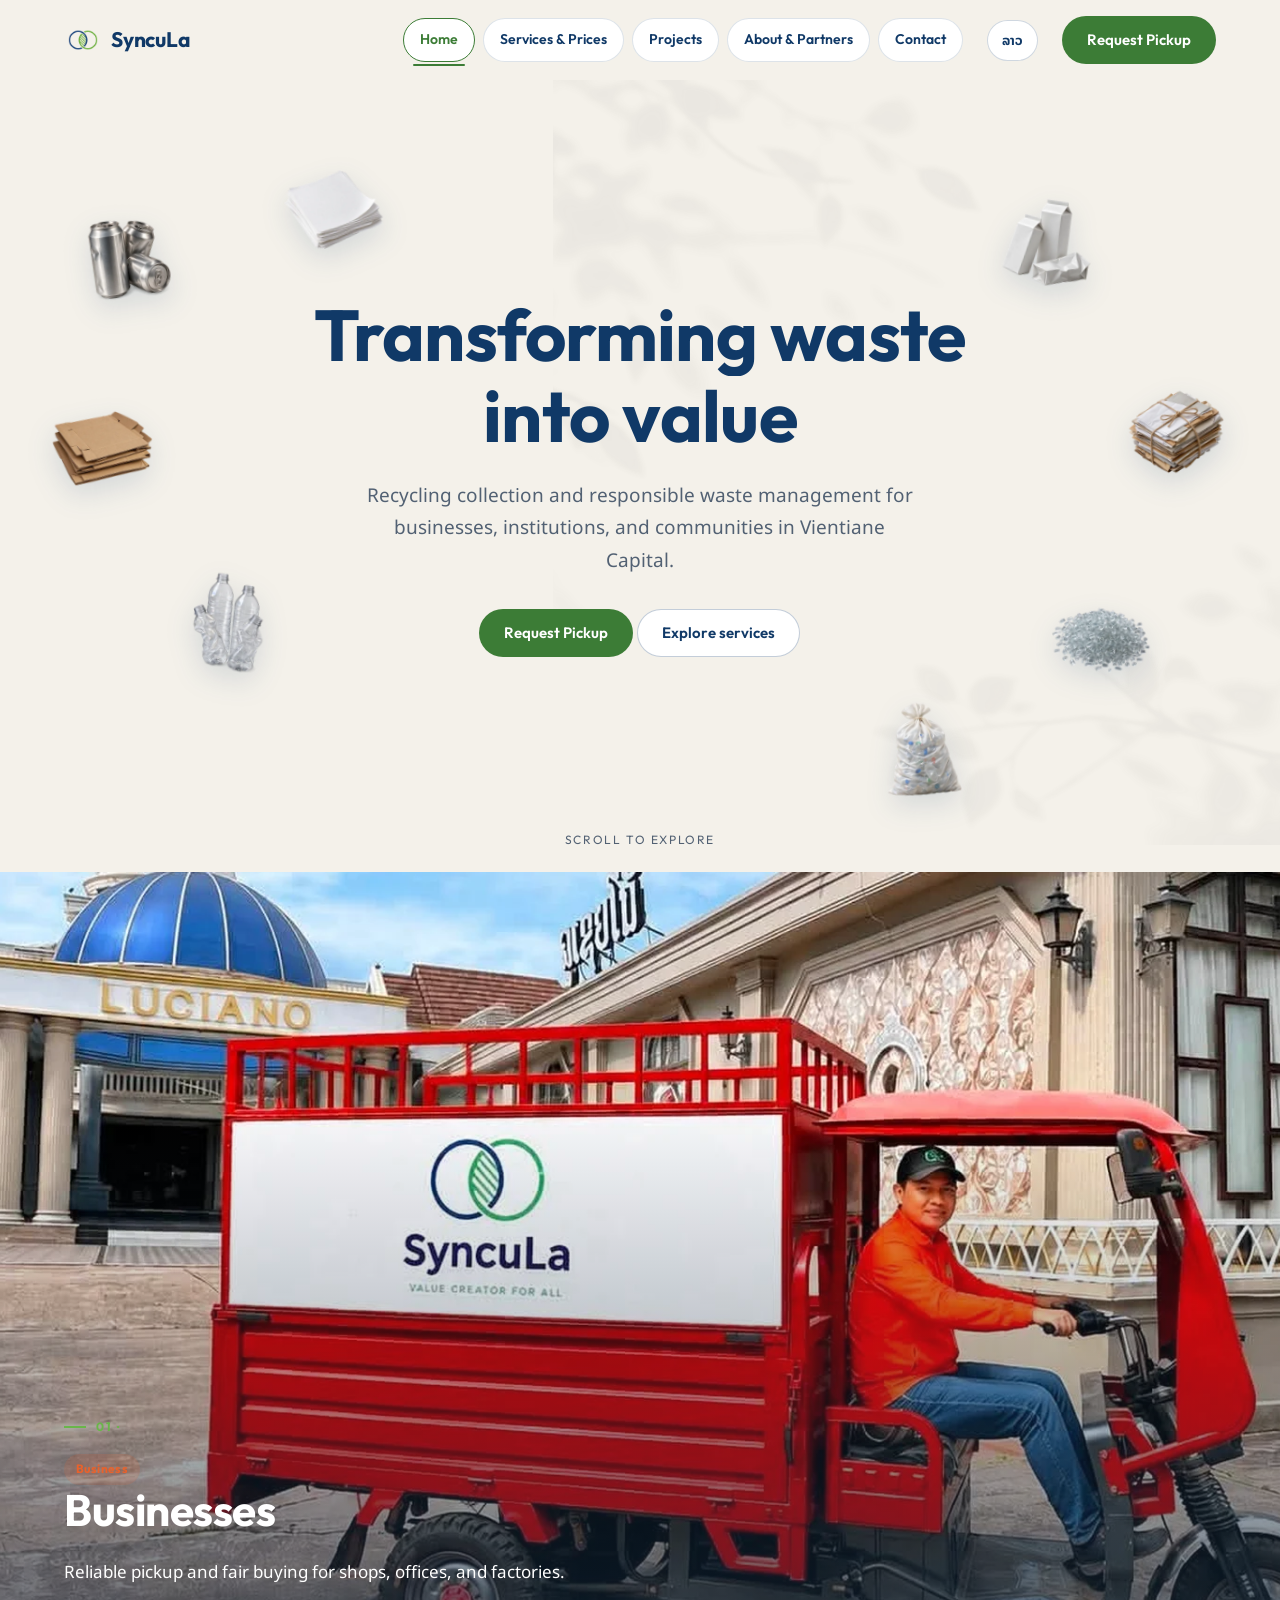
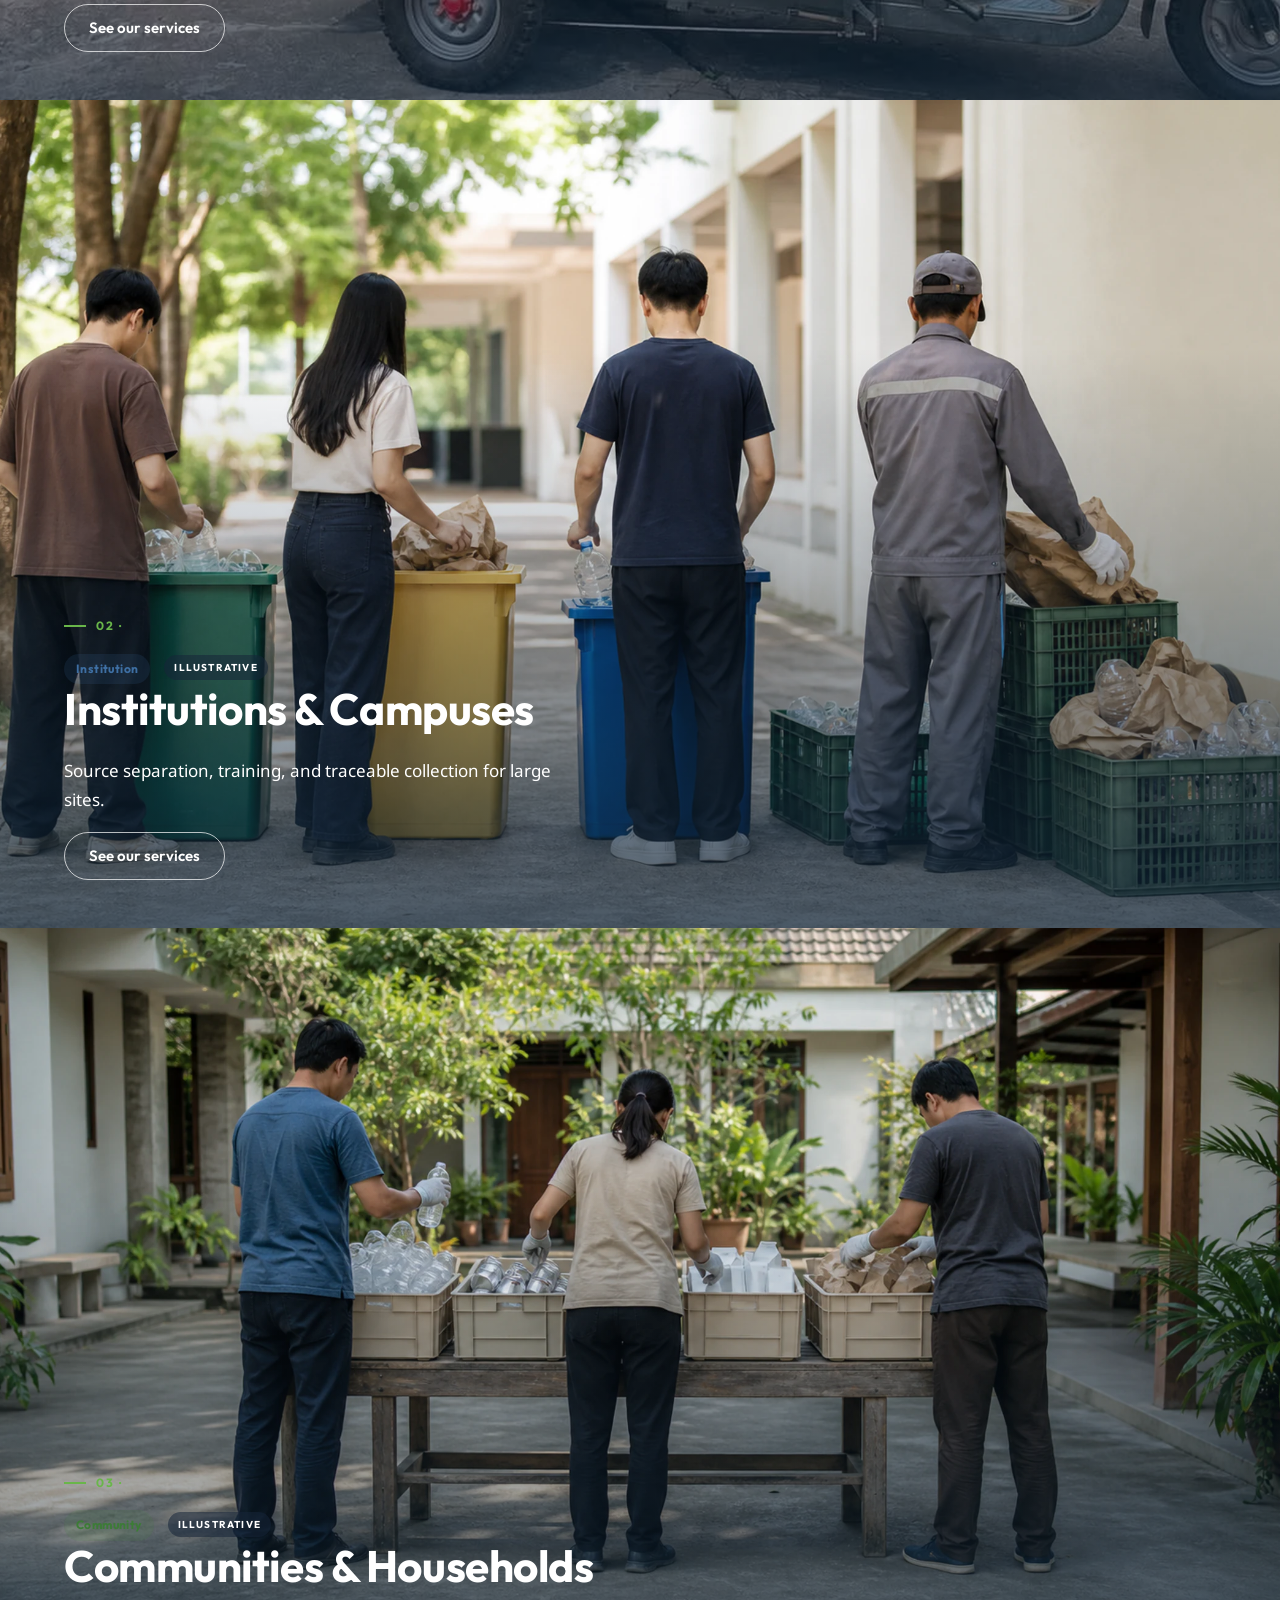
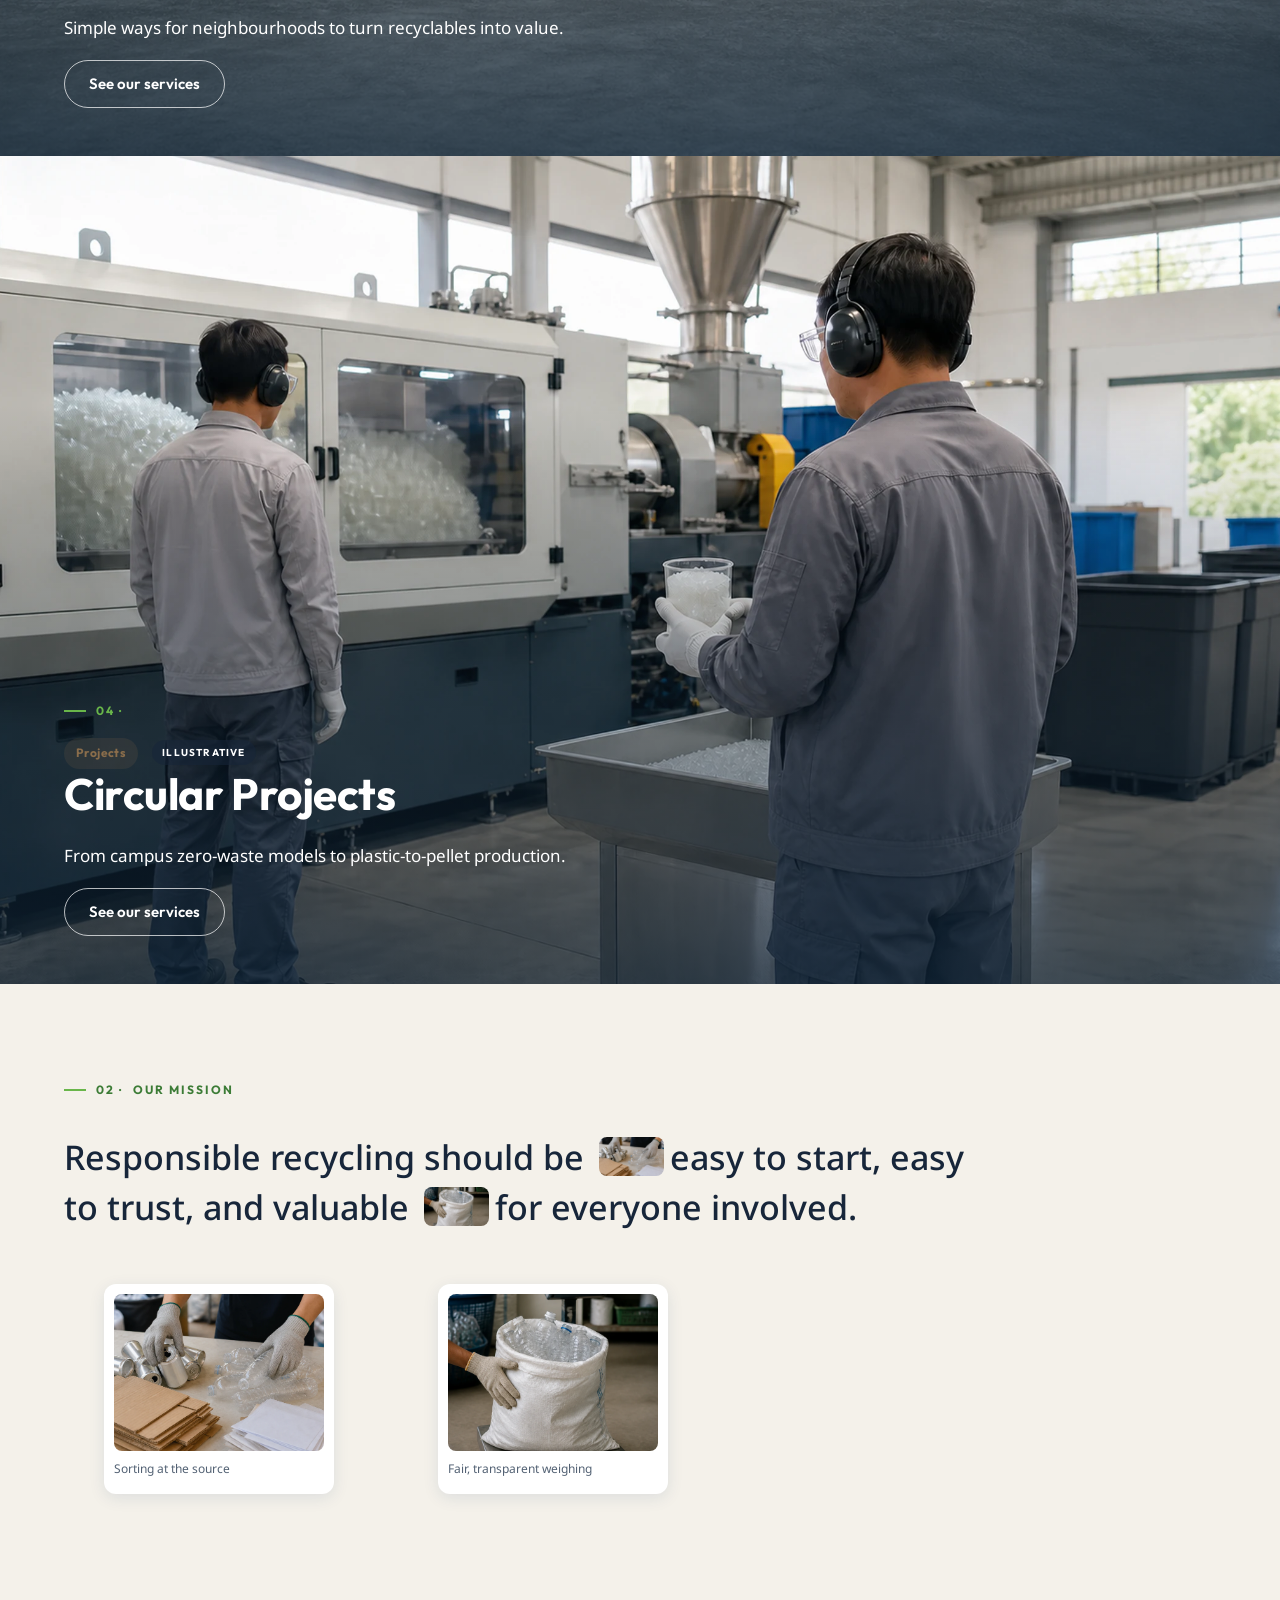
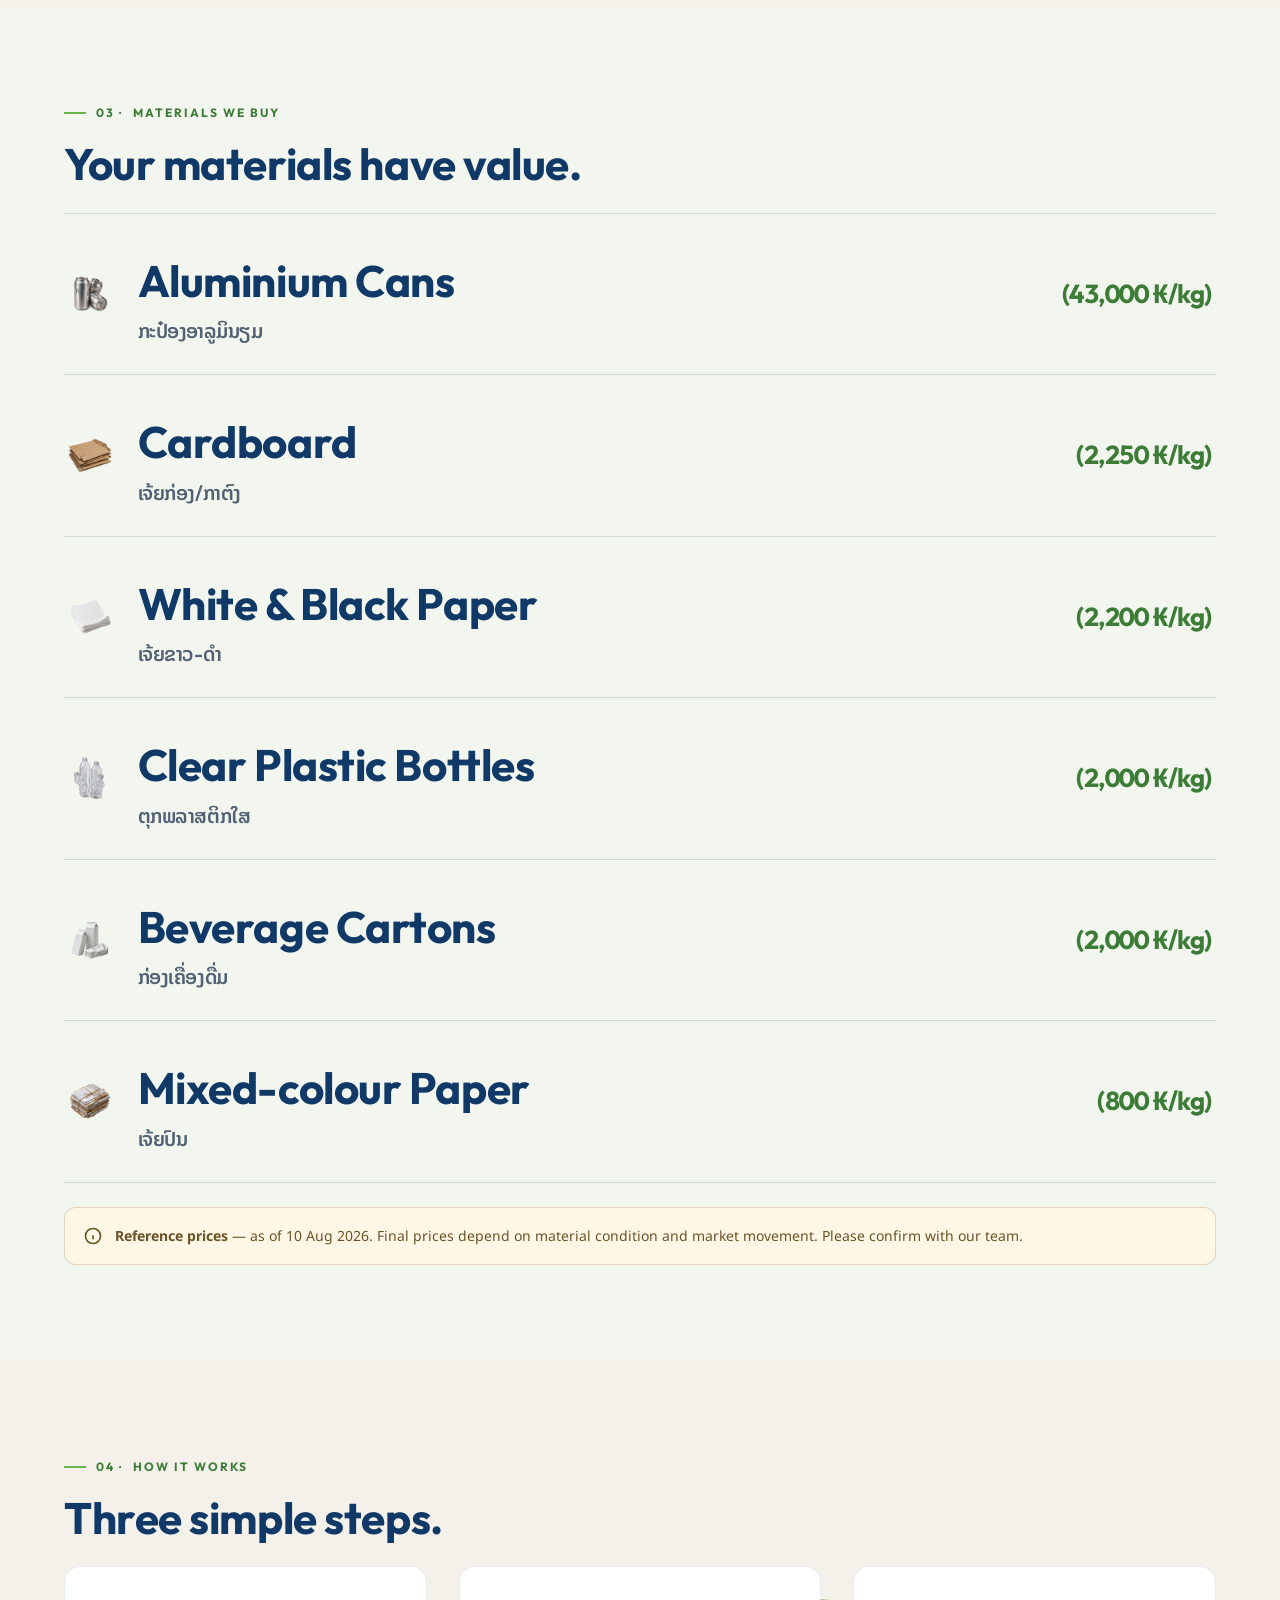
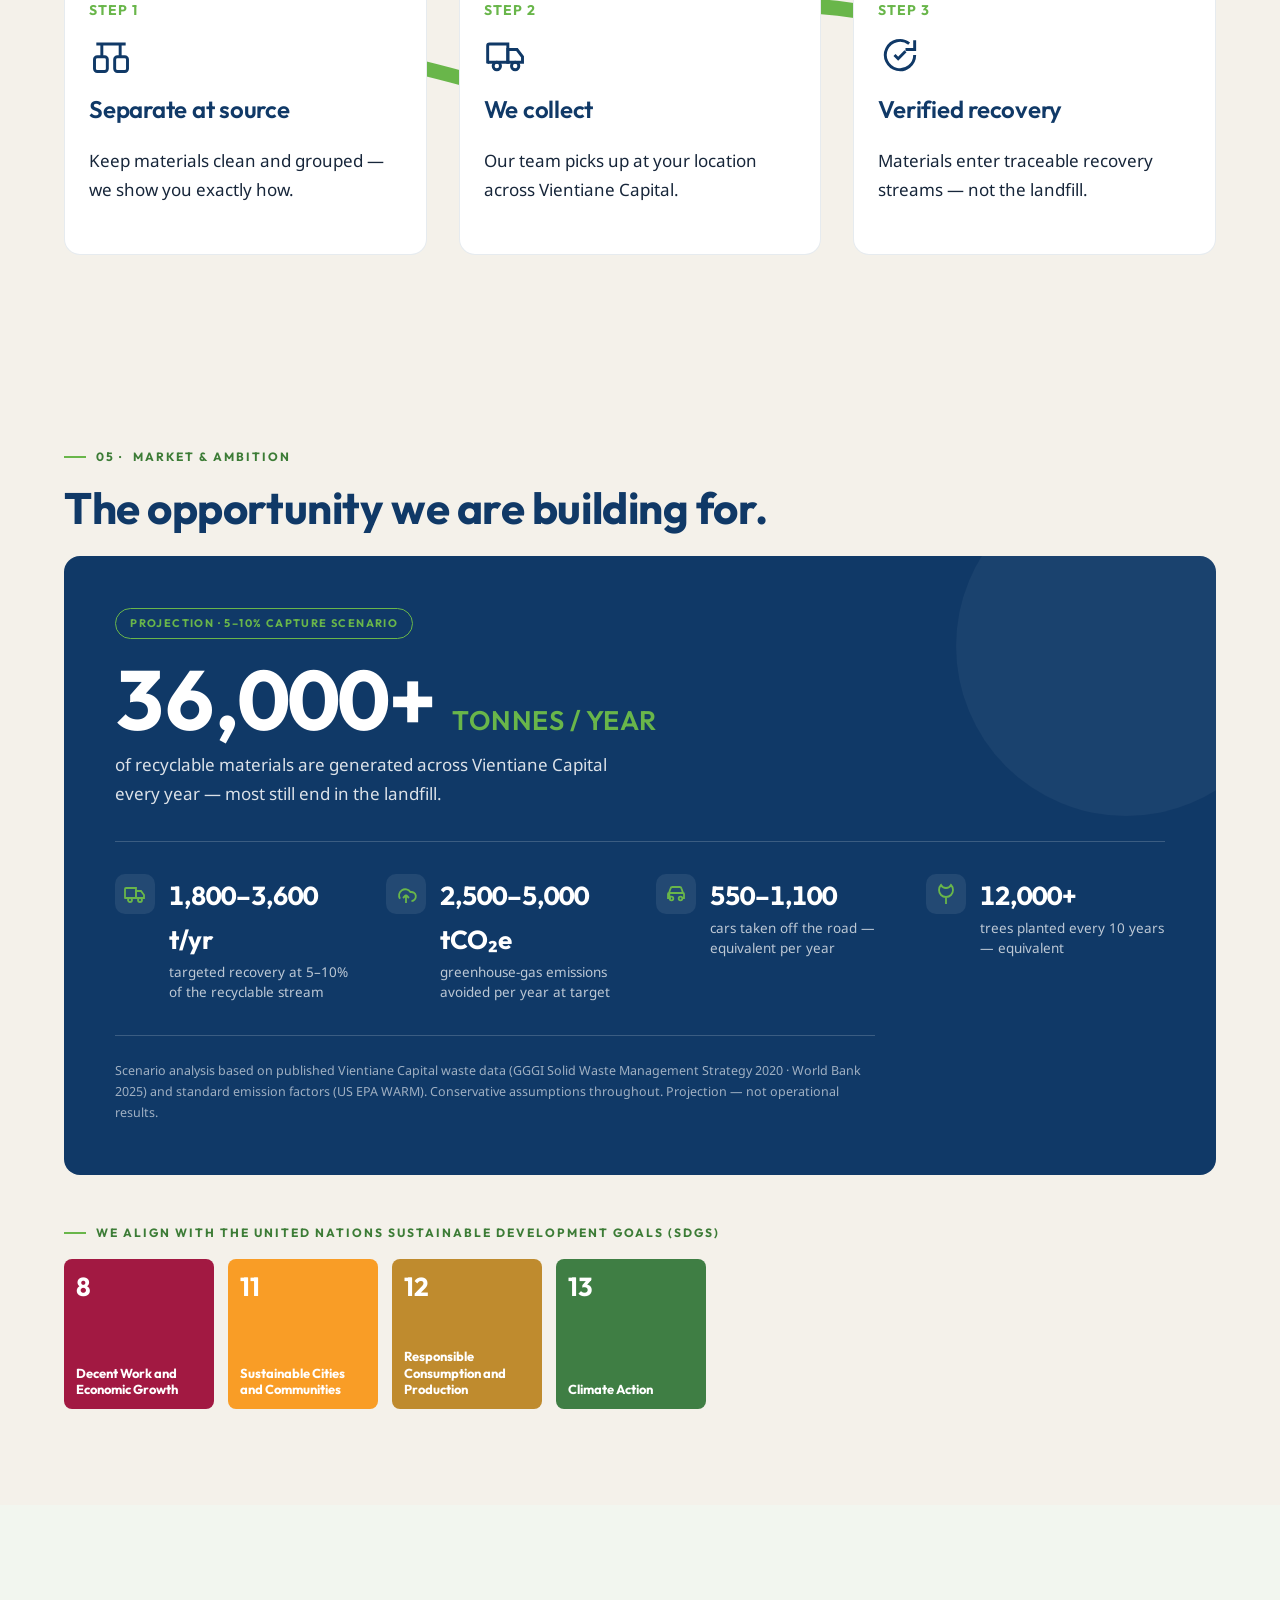
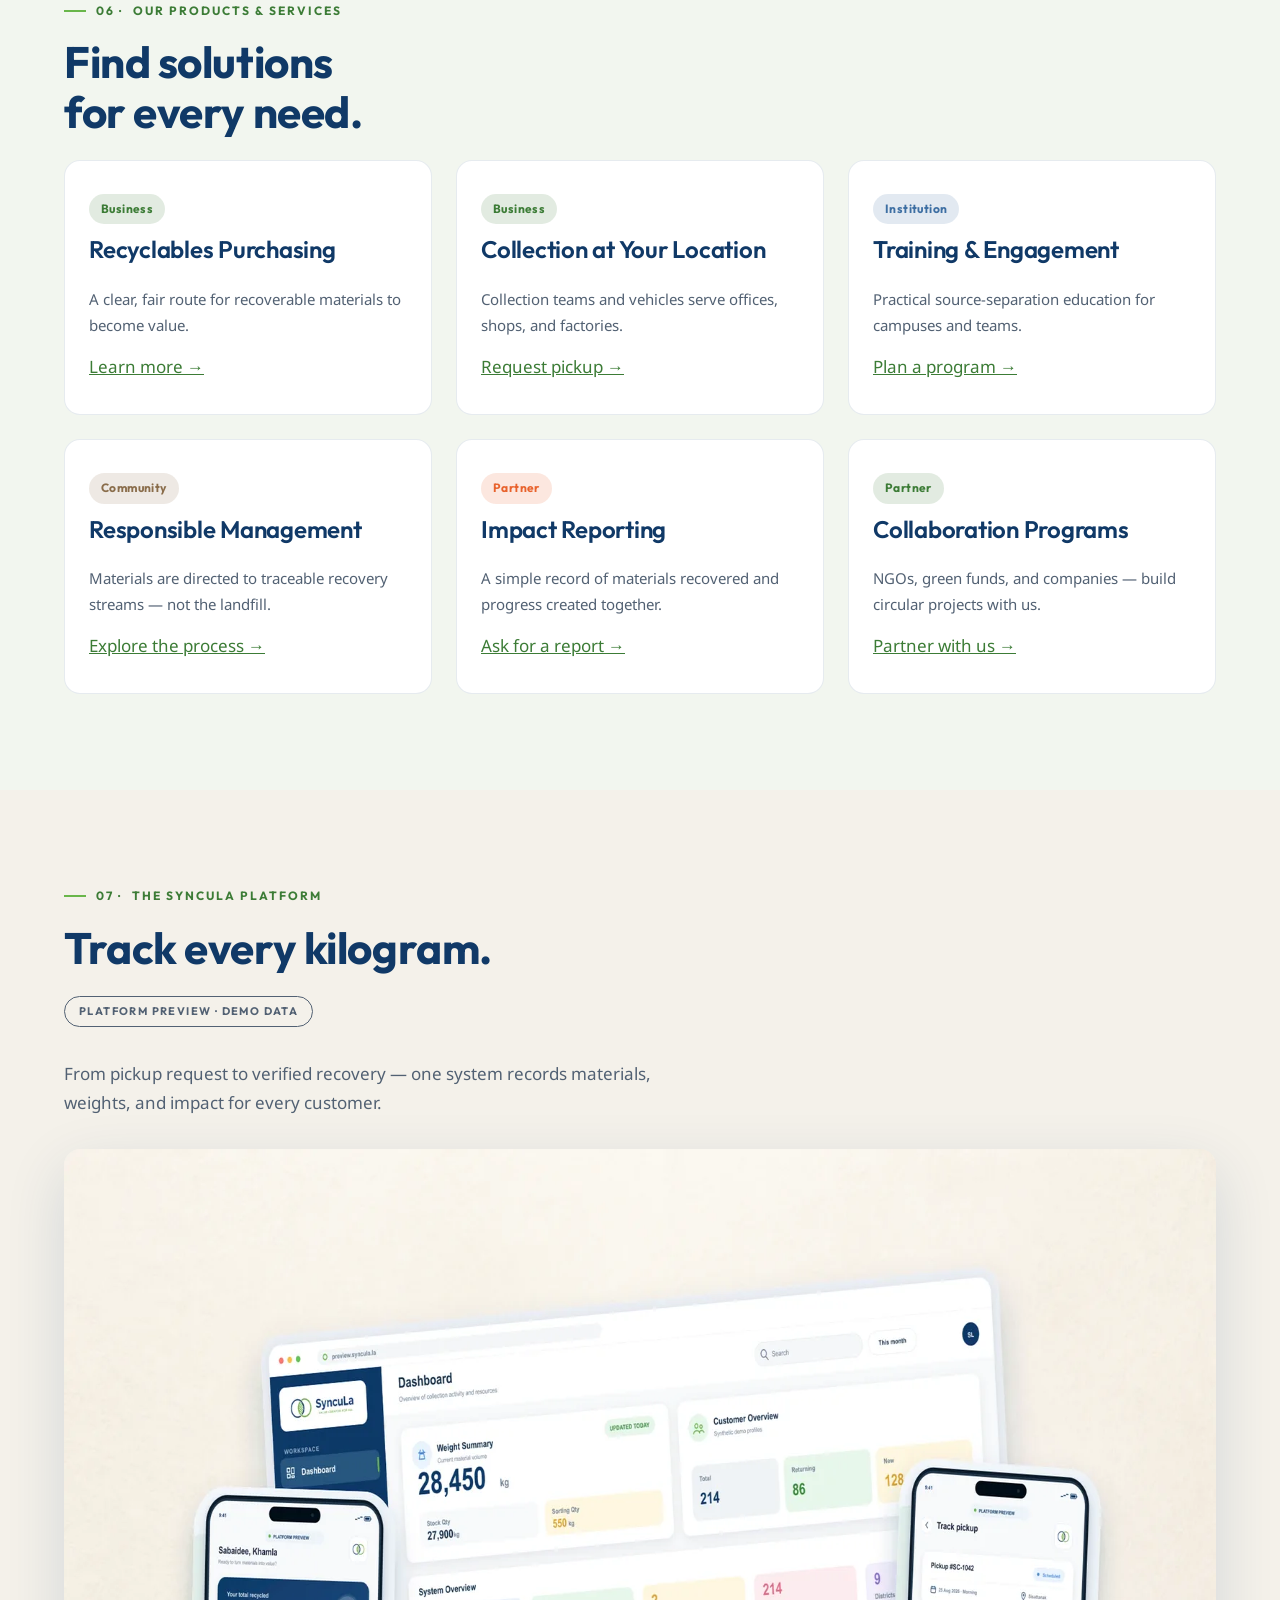
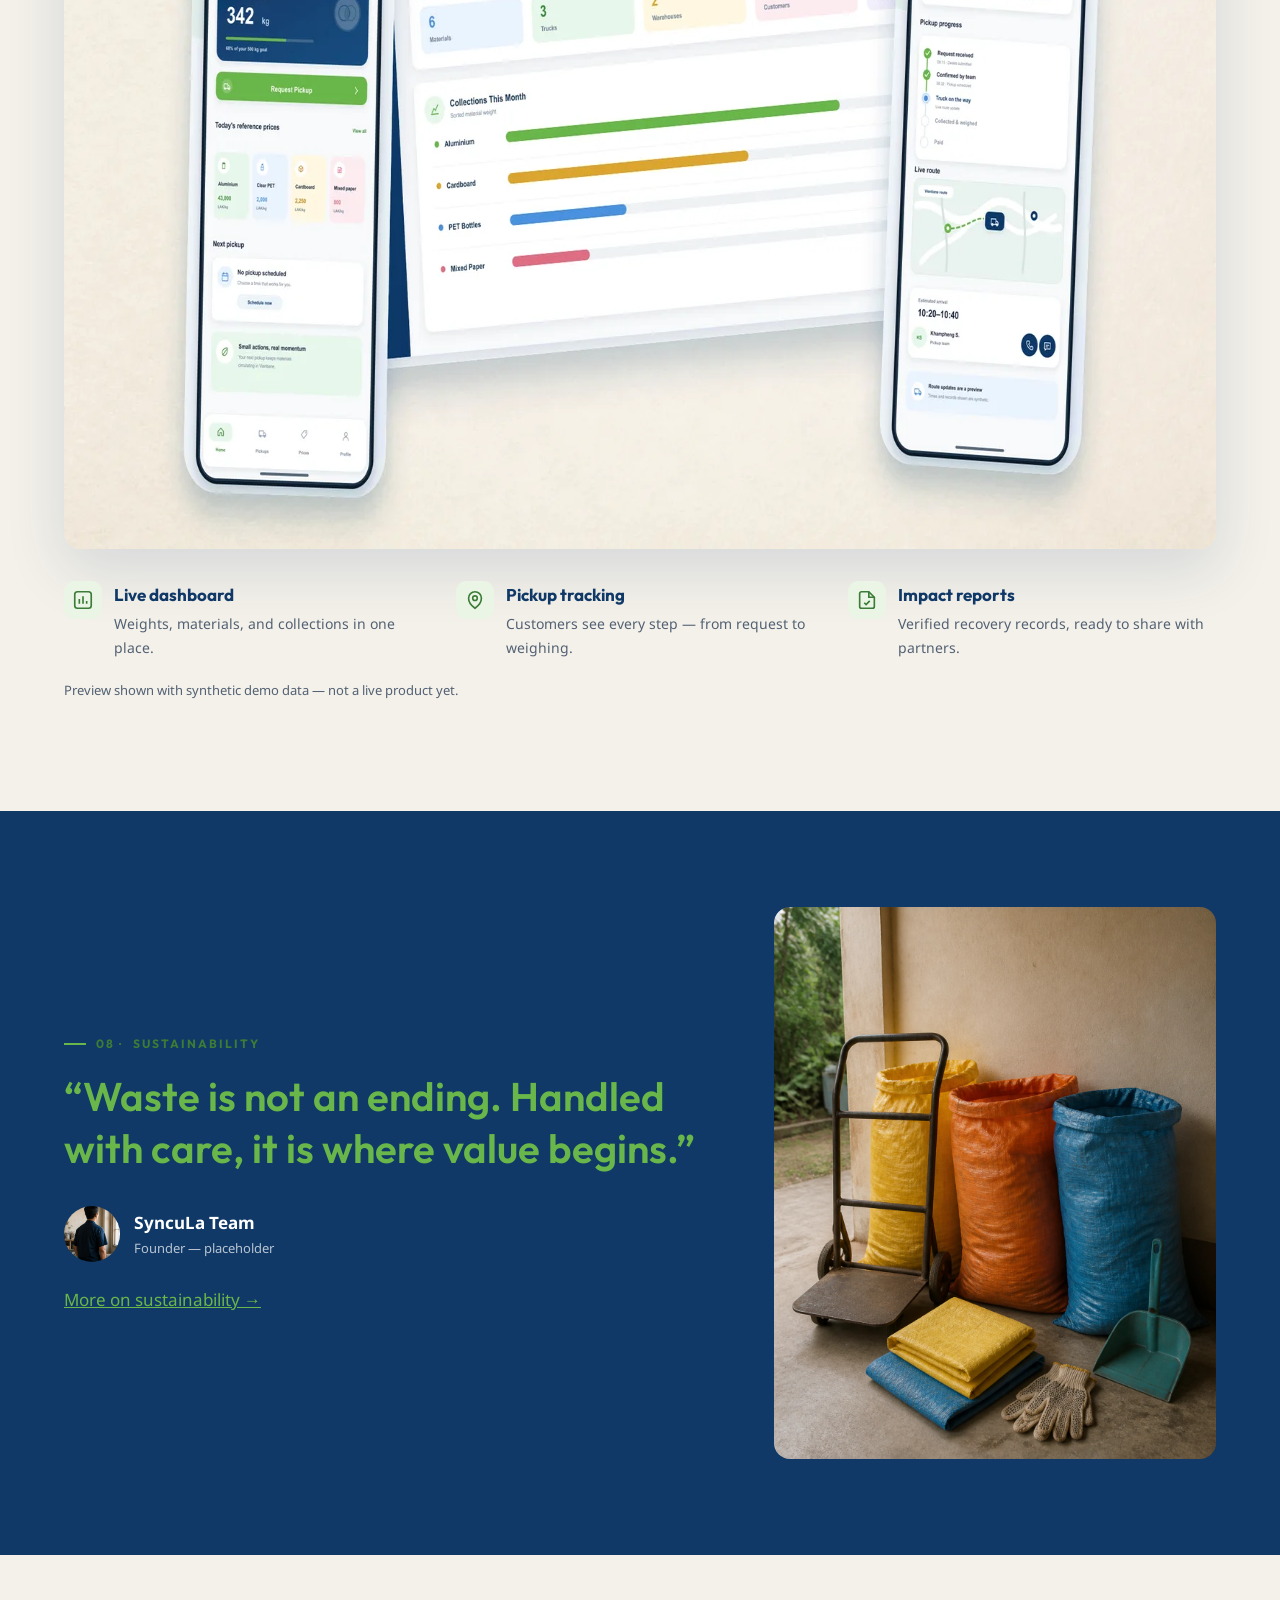
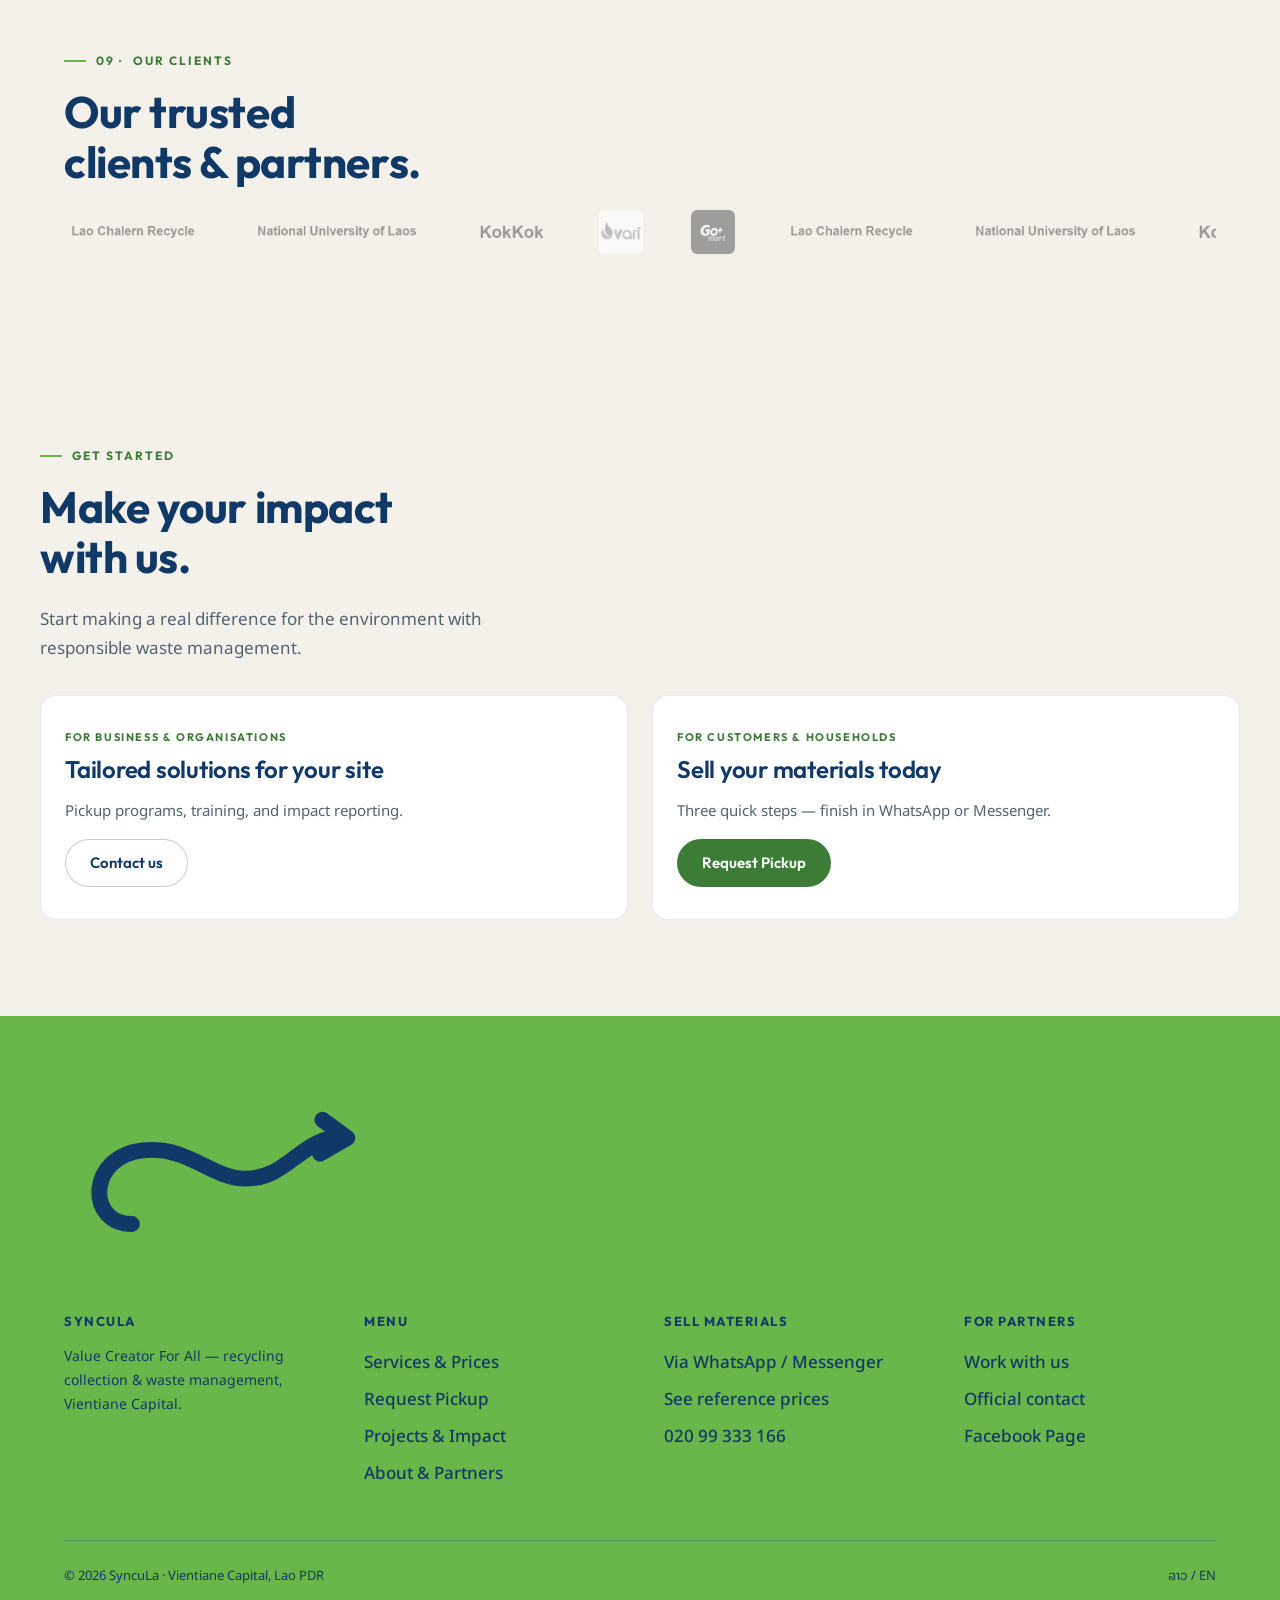
==== index.html @ 4a8afd2e "Real contact info, FB link, real photos, partner logos, video links" ====
<!doctype html>
<html lang="en">
<head>
<meta charset="utf-8">
<meta name="viewport" content="width=device-width, initial-scale=1">
<meta name="color-scheme" content="light">
<title>Value Creator For All · SyncuLa</title>
<link rel="icon" type="image/png" sizes="32x32" href="assets/logos/favicon-32.png">
<link rel="icon" type="image/png" sizes="512x512" href="assets/logos/favicon-512.png">
<link rel="apple-touch-icon" href="assets/logos/apple-touch-icon.png">
<meta property="og:type" content="website">
<meta property="og:site_name" content="SyncuLa">
<meta property="og:title" content="SyncuLa — Transforming Waste Into Value">
<meta property="og:description" content="Recycling collection and responsible waste management for businesses, institutions, and communities in Vientiane Capital. Value Creator For All.">
<meta property="og:image" content="https://bousamai-boutthavong.github.io/syncula-demo/assets/og-image.png">
<meta name="twitter:card" content="summary_large_image">
<meta name="description" content="SyncuLa — recycling collection and waste management in Vientiane Capital. Value Creator For All.">
<style>html{background:#F4F1EA}</style>
<link rel="preconnect" href="https://fonts.googleapis.com">
<link rel="preconnect" href="https://fonts.gstatic.com" crossorigin>
<link href="https://fonts.googleapis.com/css2?family=Outfit:wght@600;700&family=Noto+Sans+Lao:wght@400;600;700&family=Noto+Sans:wght@400;500;600;700&display=swap" rel="stylesheet">
<link rel="stylesheet" href="css/tokens.css?v=20260825e">
<link rel="stylesheet" href="css/main.css?v=20260825e">
</head>
<body>
<header class="site-header">
  <div class="bar">
    <a class="logo" href="index.html" aria-label="SyncuLa home"><img src="assets/logos/symbol.png" alt="" width="38" height="38"><span class="logotext">SyncuLa</span></a>
    <nav class="nav" aria-label="Main">
      <a href="index.html" aria-current="page" data-lo="ໜ້າຫຼັກ">Home</a>
      <a href="services.html" data-lo="ບໍລິການ ແລະ ລາຄາ">Services &amp; Prices</a>
      <a href="projects.html" data-lo="ໂຄງການ">Projects</a>
      <a href="about.html" data-lo="ກ່ຽວກັບເຮົາ">About &amp; Partners</a>
      <a href="contact.html" data-lo="ຕິດຕໍ່">Contact</a>
    </nav>
    <button class="lang-toggle" type="button" aria-label="Switch language">ລາວ</button>
    <a class="btn btn-primary header-cta" href="pickup.html" data-lo="ນັດໄປຮັບເຄື່ອງ">Request Pickup</a>
    <button class="menu-btn" type="button" aria-expanded="false" data-lo="ເມນູ">Menu</button>
  </div>
  <nav class="mobile-nav" aria-label="Mobile">
    <a href="index.html" data-lo="ໜ້າຫຼັກ">Home</a>
    <a href="services.html" data-lo="ບໍລິການ ແລະ ລາຄາ">Services &amp; Prices</a>
    <a href="pickup.html" data-lo="ນັດໄປຮັບເຄື່ອງ">Request Pickup</a>
    <a href="projects.html" data-lo="ໂຄງການ">Projects</a>
    <a href="about.html" data-lo="ກ່ຽວກັບເຮົາ">About &amp; Partners</a>
    <a href="contact.html" data-lo="ຕິດຕໍ່">Contact</a>
  </nav>
</header>
<main>
<section class="hero">
  <img class="cutout" src="assets/cutouts/can.webp" alt="" style="left:6%;top:16%;--rot:-8deg;--fx:30vw;--fy:20vh;--i:0" data-rot="-8">
<img class="cutout" src="assets/cutouts/bottle.webp" alt="" style="left:14%;top:62%;--rot:6deg;--fx:24vw;--fy:-14vh;--i:1" data-rot="6">
<img class="cutout" src="assets/cutouts/cardboard.webp" alt="" style="left:4%;top:40%;--rot:4deg;--fx:32vw;--fy:2vh;--i:2" data-rot="4">
<img class="cutout" src="assets/cutouts/paper.webp" alt="" style="left:22%;top:10%;--rot:-5deg;--fx:18vw;--fy:24vh;--i:3" data-rot="-5">
<img class="cutout" src="assets/cutouts/carton.webp" alt="" style="left:78%;top:14%;--rot:7deg;--fx:-22vw;--fy:22vh;--i:4" data-rot="7">
<img class="cutout" src="assets/cutouts/mixedpaper.webp" alt="" style="left:88%;top:38%;--rot:-6deg;--fx:-30vw;--fy:4vh;--i:5" data-rot="-6">
<img class="cutout" src="assets/cutouts/pellets.webp" alt="" style="left:82%;top:64%;--rot:5deg;--fx:-26vw;--fy:-12vh;--i:6" data-rot="5">
<img class="cutout" src="assets/cutouts/bag.webp" alt="" style="left:68%;top:78%;--rot:-4deg;--fx:-14vw;--fy:-22vh;--i:7" data-rot="-4">
  <div class="hero-inner">
    <h1>
      <span class="hero-line"><span data-lo="ປ່ຽນຂີ້ເຫຍື້ອ">Transforming waste</span></span>
      <span class="hero-line"><span data-lo="ໃຫ້ເປັນມູນຄ່າ">into <span class="hl">value<svg viewBox="0 0 200 12" preserveAspectRatio="none"><path d="M3 9 C 60 2 140 2 197 8"/></svg></span></span></span>
    </h1>
    <p class="sub" data-lo="ຮັບຊື້ ແລະ ເກັບເຄື່ອງຣີໄຊເຄິນເຖິງບ່ອນ ໃນນະຄອນຫຼວງວຽງຈັນ">Recycling collection and responsible waste management for businesses, institutions, and communities in Vientiane Capital.</p>
    <div class="hero-cta">
      <a class="btn btn-primary" href="pickup.html" data-lo="ນັດໄປຮັບເຄື່ອງ">Request Pickup</a>
      <a class="btn btn-ghost" href="services.html" data-lo="ເບິ່ງບໍລິການ">Explore services</a>
    </div>
  </div>
  <div class="scroll-hint" data-lo="ເລື່ອນລົງ">Scroll to explore</div>
</section>

<div class="panels"><div class="panel">
  <div class="bg" style="background-image:url('assets/photos/panel_business.webp')"></div>
  <div class="panel-content">
    <div class="eyebrow">01 ·</div>
    <span class="pill pill-metal">Business</span>
    <h2 data-lo="ທຸລະກິດ">Businesses</h2>
    <p style="max-width:520px">Reliable pickup and fair buying for shops, offices, and factories.</p>
    <a class="btn btn-outline-light" href="services.html" data-lo="ເບິ່ງບໍລິການ">See our services</a>
  </div>
</div>
<div class="panel">
  <div class="bg" style="background-image:url('assets/photos/panel_campus.webp')"></div>
  <div class="panel-content">
    <div class="eyebrow">02 ·</div>
    <span class="pill pill-paper">Institution</span> <span class="ill-tag" data-lo="ພາບປະກອບ">Illustrative</span>
    <h2 data-lo="ສະຖາບັນ ແລະ ມະຫາວິທະຍາໄລ">Institutions &amp; Campuses</h2>
    <p style="max-width:520px">Source separation, training, and traceable collection for large sites.</p>
    <a class="btn btn-outline-light" href="services.html" data-lo="ເບິ່ງບໍລິການ">See our services</a>
  </div>
</div>
<div class="panel">
  <div class="bg" style="background-image:url('assets/photos/panel_community.webp')"></div>
  <div class="panel-content">
    <div class="eyebrow">03 ·</div>
    <span class="pill pill-plastic">Community</span> <span class="ill-tag" data-lo="ພາບປະກອບ">Illustrative</span>
    <h2 data-lo="ຊຸມຊົນ ແລະ ຄົວເຮືອນ">Communities &amp; Households</h2>
    <p style="max-width:520px">Simple ways for neighbourhoods to turn recyclables into value.</p>
    <a class="btn btn-outline-light" href="services.html" data-lo="ເບິ່ງບໍລິການ">See our services</a>
  </div>
</div>
<div class="panel">
  <div class="bg" style="background-image:url('assets/photos/panel_circular.webp')"></div>
  <div class="panel-content">
    <div class="eyebrow">04 ·</div>
    <span class="pill pill-carton">Projects</span> <span class="ill-tag" data-lo="ພາບປະກອບ">Illustrative</span>
    <h2 data-lo="ໂຄງການໝູນວຽນ">Circular Projects</h2>
    <p style="max-width:520px">From campus zero-waste models to plastic-to-pellet production.</p>
    <a class="btn btn-outline-light" href="services.html" data-lo="ເບິ່ງບໍລິການ">See our services</a>
  </div>
</div></div>

<aside class="pricecard" aria-label="Price list">
  <strong data-lo="ລາຄາຮັບຊື້">Buying price list</strong>
  <span class="tiny">Updated <span data-effective-date>…</span></span><br>
  <a href="services.html#prices" data-lo="ເບິ່ງລາຄາ">See all prices →</a>
</aside>

<section class="mission">
  <div class="wrap">
    <div class="eyebrow reveal">02 · <span data-lo="ພາລະກິດ">Our mission</span></div>
    <p class="big reveal">Responsible recycling should be
      <img class="inline-img" src="assets/photos/mission_a.webp" alt="">easy to start,
      easy to trust, and <span class="hl">valuable</span>
      <img class="inline-img" src="assets/photos/mission_b.webp" alt="">for everyone involved.</p>
    <div class="polaroids">
      <figure class="polaroid reveal"><img src="assets/photos/mission_a.webp" alt="Sorting materials"><figcaption data-lo="ແຍກຕັ້ງແຕ່ຕົ້ນທາງ">Sorting at the source</figcaption></figure>
      <figure class="polaroid reveal"><img src="assets/photos/mission_b.webp" alt="Weighing materials"><figcaption data-lo="ຊັ່ງນ້ຳໜັກຢ່າງຍຸຕິທຳ ແລະ ໂປ່ງໃສ">Fair, transparent weighing</figcaption></figure>
    </div>
  </div>
</section>

<section class="section-mist" id="materials">
  <div class="wrap">
    <div class="eyebrow reveal">03 · <span data-lo="ວັດສະດຸທີ່ຮັບຊື້">Materials we buy</span></div>
    <h2 class="reveal" data-lo="ເຄື່ອງຂອງເຈົ້າ ມີມູນຄ່າ">Your materials have value.</h2>
    <ul class="mat-index"><li class="mat-row reveal">
  <a href="pickup.html" data-select-material="alu">
    <img class="ic" src="assets/cutouts/can.webp" alt="">
    <span>Aluminium Cans<span class="lo">ກະປ໋ອງອາລູມິນຽມ</span></span>
    <span class="price">(<span data-price-of="alu">…</span> ₭/kg)</span>
  </a>
  <img class="mat-thumb" src="assets/thumbs/alu.webp" alt="Aluminium Cans">
</li>
<li class="mat-row reveal">
  <a href="pickup.html" data-select-material="cardboard">
    <img class="ic" src="assets/cutouts/cardboard.webp" alt="">
    <span>Cardboard<span class="lo">ເຈ້ຍກ່ອງ/ກາຕົງ</span></span>
    <span class="price">(<span data-price-of="cardboard">…</span> ₭/kg)</span>
  </a>
  <img class="mat-thumb" src="assets/thumbs/cardboard.webp" alt="Cardboard">
</li>
<li class="mat-row reveal">
  <a href="pickup.html" data-select-material="paper">
    <img class="ic" src="assets/cutouts/paper.webp" alt="">
    <span>White &amp; Black Paper<span class="lo">ເຈ້ຍຂາວ-ດຳ</span></span>
    <span class="price">(<span data-price-of="paper">…</span> ₭/kg)</span>
  </a>
  <img class="mat-thumb" src="assets/thumbs/paper.webp" alt="White &amp; Black Paper">
</li>
<li class="mat-row reveal">
  <a href="pickup.html" data-select-material="pet">
    <img class="ic" src="assets/cutouts/bottle.webp" alt="">
    <span>Clear Plastic Bottles<span class="lo">ຕຸກພລາສຕິກໃສ</span></span>
    <span class="price">(<span data-price-of="pet">…</span> ₭/kg)</span>
  </a>
  <img class="mat-thumb" src="assets/thumbs/pet.webp" alt="Clear Plastic Bottles">
</li>
<li class="mat-row reveal">
  <a href="pickup.html" data-select-material="carton">
    <img class="ic" src="assets/cutouts/carton.webp" alt="">
    <span>Beverage Cartons<span class="lo">ກ່ອງເຄື່ອງດື່ມ</span></span>
    <span class="price">(<span data-price-of="carton">…</span> ₭/kg)</span>
  </a>
  <img class="mat-thumb" src="assets/thumbs/carton.webp" alt="Beverage Cartons">
</li>
<li class="mat-row reveal">
  <a href="pickup.html" data-select-material="mixed">
    <img class="ic" src="assets/cutouts/mixedpaper.webp" alt="">
    <span>Mixed-colour Paper<span class="lo">ເຈ້ຍປົນ</span></span>
    <span class="price">(<span data-price-of="mixed">…</span> ₭/kg)</span>
  </a>
  <img class="mat-thumb" src="assets/thumbs/mixed.webp" alt="Mixed-colour Paper">
</li></ul>
    <div class="disclaimer reveal"><svg viewBox="0 0 24 24" fill="none" stroke="currentColor" stroke-width="2"><circle cx="12" cy="12" r="9"/><path d="M12 8h.01M12 11v5"/></svg>
  <div><strong data-lo="ລາຄາອ້າງອີງ">Reference prices</strong> — as of <span data-effective-date>…</span>. Final prices depend on material condition and market movement. <span data-lo="ກະລຸນາຢືນຢັນກັບທີມງານຂອງພວກເຮົາ">Please confirm with our team.</span></div>
</div>
  </div>
</section>

<section>
  <div class="wrap flow">
    <div class="eyebrow reveal">04 · <span data-lo="ຂັ້ນຕອນການເຮັດວຽກ">How it works</span></div>
    <h2 class="reveal" data-lo="ງ່າຍໆ 3 ຂັ້ນຕອນ">Three simple steps.</h2>
    <svg class="flow-svg" viewBox="0 0 1200 80" preserveAspectRatio="none" aria-hidden="true"><path data-draw d="M40 60 C 300 10 500 70 640 40 C 800 10 1000 60 1160 30" stroke="#69B64A" stroke-width="3" fill="none"/></svg>
    <div class="flow-steps">
      <div class="step reveal"><div class="num">STEP 1</div>
        <svg class="stepic" viewBox="0 0 24 24" fill="none" stroke="currentColor" stroke-width="1.6"><rect x="3" y="13" width="7" height="8" rx="1.5"/><rect x="14" y="13" width="7" height="8" rx="1.5"/><path d="M7 13V6m10 7V6M4 6h16"/></svg>
        <h3 data-lo="ແຍກປະເພດຕັ້ງແຕ່ຕົ້ນທາງ">Separate at source</h3><p data-lo="ເກັບວັດສະດຸໃຫ້ສະອາດ ແລະ ແຍກເປັນປະເພດ ພວກເຮົາຈະແນະນຳວິທີໃຫ້ຊັດເຈນ">Keep materials clean and grouped — we show you exactly how.</p></div>
      <div class="step reveal"><div class="num">STEP 2</div>
        <svg class="stepic" viewBox="0 0 24 24" fill="none" stroke="currentColor" stroke-width="1.6"><path d="M2 16V7a1 1 0 0 1 1-1h10v10H3a1 1 0 0 1-1 0z"/><path d="M13 9h5l3 4v3h-8z"/><circle cx="7" cy="18" r="2"/><circle cx="17" cy="18" r="2"/></svg>
        <h3 data-lo="ເຮົາໄປຮັບ">We collect</h3><p data-lo="ທີມງານຂອງພວກເຮົາໄປຮັບເຖິງທີ່ຂອງທ່ານທົ່ວນະຄອນຫຼວງວຽງຈັນ">Our team picks up at your location across Vientiane Capital.</p></div>
      <div class="step reveal"><div class="num">STEP 3</div>
        <svg class="stepic" viewBox="0 0 24 24" fill="none" stroke="currentColor" stroke-width="1.6"><path d="M20 12a8 8 0 1 1-3-6.2"/><path d="M20 4v5h-5"/><path d="m9 12 2 2 4-4"/></svg>
        <h3 data-lo="ນຳກັບມາໃຊ້ໃໝ່ ແບບກວດສອບໄດ້">Verified recovery</h3><p data-lo="ວັດສະດຸເຂົ້າສູ່ສາຍການນຳກັບມາໃຊ້ໃໝ່ທີ່ຕິດຕາມໄດ້ ບໍ່ແມ່ນໄປບ່ອນຖິ້ມຂີ້ເຫຍື້ອ">Materials enter traceable recovery streams — not the landfill.</p></div>
    </div>
  </div>
</section>


<section id="ambition">
  <div class="wrap">
    <div class="eyebrow reveal">05 · <span data-lo="ຕະຫຼາດ ແລະ ເປົ້າໝາຍ">Market &amp; ambition</span></div>
    <h2 class="reveal" data-lo="ໂອກາດທີ່ເຮົາກຳລັງສ້າງ">The opportunity we are building for.</h2>
    <div class="ambition reveal">
      <span class="amb-badge">PROJECTION · 5–10% CAPTURE SCENARIO</span>
      <div class="amb-n"><span data-count="36000">0</span>+ <span class="amb-unit">TONNES / YEAR</span></div>
      <p class="amb-label" data-lo="ຂອງເຄື່ອງຣີໄຊເຄິນເກີດຂຶ້ນທົ່ວນະຄອນຫຼວງວຽງຈັນໃນແຕ່ລະປີ ສ່ວນຫຼາຍຍັງຈົບລົງຢູ່ບ່ອນຖິ້ມຂີ້ເຫຍື້ອ">of recyclable materials are generated across Vientiane Capital every year — most still end in the landfill.</p>
      <div class="amb-grid">
        <div class="cell"><svg viewBox="0 0 24 24" fill="none" stroke="currentColor" stroke-width="1.8"><path d="M2 16V7a1 1 0 0 1 1-1h10v10H3a1 1 0 0 1-1 0z"/><path d="M13 9h5l3 4v3h-8z"/><circle cx="7" cy="18" r="2"/><circle cx="17" cy="18" r="2"/></svg>
          <div><div class="n2">1,800–3,600 t/yr</div><div class="l2" data-lo="ເປົ້າໝາຍນຳກັບມາໃຊ້ໃໝ່ 5–10% ຂອງເຄື່ອງຣີໄຊເຄິນທັງໝົດ">targeted recovery at 5–10% of the recyclable stream</div></div></div>
        <div class="cell"><svg viewBox="0 0 24 24" fill="none" stroke="currentColor" stroke-width="1.8"><path d="M17.5 19a4.5 4.5 0 1 0-1.1-8.9A6 6 0 1 0 6 16.8"/><path d="M12 13v8m0-8-3 3m3-3 3 3"/></svg>
          <div><div class="n2">2,500–5,000 tCO₂e</div><div class="l2" data-lo="ການປ່ອຍອາຍພິດເຮືອນແກ້ວທີ່ຫຼີກລ້ຽງໄດ້ຕໍ່ປີເມື່ອບັນລຸເປົ້າໝາຍ">greenhouse-gas emissions avoided per year at target</div></div></div>
        <div class="cell"><svg viewBox="0 0 24 24" fill="none" stroke="currentColor" stroke-width="1.8"><path d="M5 11l1.5-4.5A2 2 0 0 1 8.4 5h7.2a2 2 0 0 1 1.9 1.5L19 11m-14 0h14a1 1 0 0 1 1 1v4h-2m-12 0H4v-4a1 1 0 0 1 1-1z"/><circle cx="7.5" cy="16.5" r="1.8"/><circle cx="16.5" cy="16.5" r="1.8"/></svg>
          <div><div class="n2">550–1,100</div><div class="l2" data-lo="ທຽບເທົ່າກັບລົດທີ່ຫຼຸດອອກຈາກຖະໜົນຕໍ່ປີ">cars taken off the road — equivalent per year</div></div></div>
        <div class="cell"><svg viewBox="0 0 24 24" fill="none" stroke="currentColor" stroke-width="1.8"><path d="M12 22v-7m0 0c4 0 7-3 7-7 0-2-1-4-2-5-1 2-3 3-5 3s-4-1-5-3C6 4 5 6 5 8c0 4 3 7 7 7z"/></svg>
          <div><div class="n2">12,000+</div><div class="l2" data-lo="ທຽບເທົ່າກັບການປູກຕົ້ນໄມ້ໃນທຸກ 10 ປີ">trees planted every 10 years — equivalent</div></div></div>
      </div>
      <div class="amb-src">Scenario analysis based on published Vientiane Capital waste data (GGGI Solid Waste Management Strategy 2020 · World Bank 2025) and standard emission factors (US EPA WARM). Conservative assumptions throughout. Projection — not operational results.</div>
    </div>
    <div class="sdg-mini">
      <div class="eyebrow reveal"><span data-lo="ພວກເຮົາດຳເນີນງານສອດຄ່ອງກັບເປົ້າໝາຍການພັດທະນາແບບຍືນຍົງຂອງສະຫະປະຊາຊາດ (SDGs)">We align with the United Nations Sustainable Development Goals (SDGs)</span></div>
      <div class="sdg">
      <a class="n8 reveal" href="https://sdgs.un.org/goals/goal8" target="_blank" rel="noopener"><span class="num">8</span><span>Decent Work and Economic Growth</span></a>
      <a class="n11 reveal" href="https://sdgs.un.org/goals/goal11" target="_blank" rel="noopener"><span class="num">11</span><span>Sustainable Cities and Communities</span></a>
      <a class="n12 reveal" href="https://sdgs.un.org/goals/goal12" target="_blank" rel="noopener"><span class="num">12</span><span>Responsible Consumption and Production</span></a>
      <a class="n13 reveal" href="https://sdgs.un.org/goals/goal13" target="_blank" rel="noopener"><span class="num">13</span><span>Climate Action</span></a>
    </div>
    </div>
  </div>
</section>

<section class="section-mist">
  <div class="wrap">
    <div class="eyebrow reveal">06 · <span data-lo="ຜະລິດຕະພັນ ແລະ ບໍລິການ">Our products &amp; services</span></div>
    <h2 class="reveal" data-lo="ມີທາງອອກ ສຳລັບທຸກຄວາມຕ້ອງການ">Find solutions<br>for every need.</h2>
    <div class="cards c3">
      <div class="card reveal"><span class="pill pill-plastic">Business</span><h3 style="margin-top:12px" data-lo="ຮັບຊື້ເຄື່ອງຣີໄຊເຄິນ">Recyclables Purchasing</h3><p data-lo="ເສັ້ນທາງທີ່ຊັດເຈນ ແລະ ຍຸຕິທຳ ໃຫ້ວັດສະດຸທີ່ໃຊ້ຄືນໄດ້ກາຍເປັນມູນຄ່າ">A clear, fair route for recoverable materials to become value.</p><a href="services.html" data-lo="ເບິ່ງເພີ່ມ">Learn more →</a></div>
      <div class="card reveal"><span class="pill pill-plastic">Business</span><h3 style="margin-top:12px" data-lo="ໄປຮັບເຖິງບ່ອນ">Collection at Your Location</h3><p data-lo="ທີມເກັບ ແລະ ລົດຂອງພວກເຮົາໃຫ້ບໍລິການຫ້ອງການ ຮ້ານຄ້າ ແລະ ໂຮງງານ">Collection teams and vehicles serve offices, shops, and factories.</p><a href="pickup.html" data-lo="ນັດໄປຮັບ">Request pickup →</a></div>
      <div class="card reveal"><span class="pill pill-paper">Institution</span><h3 style="margin-top:12px" data-lo="ຝຶກອົບຮົມ">Training &amp; Engagement</h3><p data-lo="ການໃຫ້ຄວາມຮູ້ພາກປະຕິບັດເລື່ອງການແຍກຕັ້ງແຕ່ຕົ້ນທາງ ສຳລັບມະຫາວິທະຍາໄລ ແລະ ທີມງານ">Practical source-separation education for campuses and teams.</p><a href="about.html#partners" data-lo="ວາງແຜນຮ່ວມກັນ">Plan a program →</a></div>
      <div class="card reveal"><span class="pill pill-carton">Community</span><h3 style="margin-top:12px" data-lo="ຈັດການຢ່າງຮັບຜິດຊອບ">Responsible Management</h3><p data-lo="ວັດສະດຸຖືກສົ່ງເຂົ້າສາຍການນຳກັບມາໃຊ້ໃໝ່ທີ່ຕິດຕາມໄດ້ ບໍ່ແມ່ນໄປບ່ອນຖິ້ມຂີ້ເຫຍື້ອ">Materials are directed to traceable recovery streams — not the landfill.</p><a href="services.html" data-lo="ເບິ່ງຂັ້ນຕອນ">Explore the process →</a></div>
      <div class="card reveal"><span class="pill pill-metal">Partner</span><h3 style="margin-top:12px" data-lo="ລາຍງານຜົນ">Impact Reporting</h3><p data-lo="ບັນທຶກງ່າຍໆຂອງວັດສະດຸທີ່ນຳກັບມາໃຊ້ໃໝ່ໄດ້ ແລະ ຄວາມຄືບໜ້າທີ່ສ້າງຮ່ວມກັນ">A simple record of materials recovered and progress created together.</p><a href="about.html#partners" data-lo="ຂໍລາຍງານ">Ask for a report →</a></div>
      <div class="card reveal"><span class="pill pill-plastic">Partner</span><h3 style="margin-top:12px" data-lo="ຮ່ວມມືກັບເຮົາ">Collaboration Programs</h3><p data-lo="NGO ກອງທຶນສີຂຽວ ແລະ ບໍລິສັດ ມາສ້າງໂຄງການເສດຖະກິດໝູນວຽນນຳກັນ">NGOs, green funds, and companies — build circular projects with us.</p><a href="about.html#partners" data-lo="ຮ່ວມມືກັບເຮົາ">Partner with us →</a></div>
    </div>
  </div>
</section>


<section id="platform">
  <div class="wrap">
    <div class="eyebrow reveal">07 · <span data-lo="ແພລດຟອມ">The SyncuLa platform</span></div>
    <h2 class="reveal" data-lo="ຕິດຕາມທຸກກິໂລ ແບບໂປ່ງໃສ">Track every kilogram.</h2>
    <span class="preview-badge" style="margin:0 0 16px;display:inline-block">PLATFORM PREVIEW · DEMO DATA</span>
    <p class="reveal" style="max-width:600px;color:var(--slate)" data-lo="ຈາກການນັດໄປຮັບເຄື່ອງຈົນເຖິງການນຳກັບມາໃຊ້ໃໝ່ທີ່ພິສູດໄດ້ ລະບົບດຽວບັນທຶກວັດສະດຸ ນ້ຳໜັກ ແລະ ຜົນກະທົບໃຫ້ລູກຄ້າທຸກລາຍ">From pickup request to verified recovery — one system records materials, weights, and impact for every customer.</p>
    <div class="platform-shot reveal"><img src="assets/photos/platform_hero.webp" alt="SyncuLa platform preview — dashboard and mobile app (synthetic demo data)" width="1600" height="1000" loading="lazy"></div>
    <div class="platform-feats">
      <div class="pf reveal"><svg viewBox="0 0 24 24" fill="none" stroke="currentColor" stroke-width="1.8"><rect x="3" y="3" width="18" height="18" rx="3"/><path d="M8 16v-5m4 5V8m4 8v-3"/></svg>
        <div><b data-lo="ແດັຊບອດສົດ">Live dashboard</b><p data-lo="ນ້ຳໜັກ ວັດສະດຸ ແລະ ການເກັບທັງໝົດຢູ່ບ່ອນດຽວ">Weights, materials, and collections in one place.</p></div></div>
      <div class="pf reveal"><svg viewBox="0 0 24 24" fill="none" stroke="currentColor" stroke-width="1.8"><path d="M12 21s7-5.1 7-11a7 7 0 1 0-14 0c0 5.9 7 11 7 11z"/><circle cx="12" cy="10" r="2.5"/></svg>
        <div><b data-lo="ຕິດຕາມການໄປຮັບ">Pickup tracking</b><p data-lo="ລູກຄ້າເຫັນທຸກຂັ້ນຕອນ ຕັ້ງແຕ່ການນັດຈົນເຖິງການຊັ່ງນ້ຳໜັກ">Customers see every step — from request to weighing.</p></div></div>
      <div class="pf reveal"><svg viewBox="0 0 24 24" fill="none" stroke="currentColor" stroke-width="1.8"><path d="M14 3H6a2 2 0 0 0-2 2v14a2 2 0 0 0 2 2h12a2 2 0 0 0 2-2V9z"/><path d="M14 3v6h6M9 15l2 2 4-4"/></svg>
        <div><b data-lo="ລາຍງານຜົນກະທົບ">Impact reports</b><p data-lo="ບັນທຶກການນຳກັບມາໃຊ້ໃໝ່ທີ່ພິສູດແລ້ວ ພ້ອມແບ່ງປັນໃຫ້ຄູ່ຮ່ວມມື">Verified recovery records, ready to share with partners.</p></div></div>
    </div>
    <p class="tiny reveal" style="margin-top:20px" data-lo="ພາບຕົວຢ່າງນີ້ໃຊ້ຂໍ້ມູນຈຳລອງ ຍັງບໍ່ແມ່ນລະບົບທີ່ໃຊ້ງານຈິງ">Preview shown with synthetic demo data — not a live product yet.</p>
  </div>
</section>

<section class="chapter">
  <div class="wrap grid">
    <div>
      <div class="eyebrow reveal">08 · <span data-lo="ຄວາມຍືນຍົງ">Sustainability</span></div>
      <blockquote class="reveal" data-lo="ຂີ້ເຫຍື້ອບໍ່ແມ່ນຈຸດຈົບ ແຕ່ແມ່ນຈຸດເລີ່ມຕົ້ນຂອງມູນຄ່າ">“Waste is not an ending. Handled with care, it is where value begins.”</blockquote>
      <div class="who reveal">
        <img src="assets/photos/portrait_founder.webp" alt="">
        <div><div class="name">SyncuLa Team</div><div class="role" data-lo="ຜູ້ກໍ່ຕັ້ງ">Founder — placeholder</div></div>
      </div>
      <p class="reveal" style="margin-top:24px"><a href="about.html" data-lo="ອ່ານເພີ່ມເຕີມ →">More on sustainability →</a></p>
    </div>
    <div class="photo reveal"><img src="assets/photos/quote_support.webp" alt="SyncuLa in the field"></div>
  </div>
</section>

<section>
  <div class="wrap">
    <div class="eyebrow reveal">09 · <span data-lo="ລູກຄ້າ ແລະ ຄູ່ຮ່ວມມື">Our clients</span></div>
    <h2 class="reveal" data-lo="ລູກຄ້າ ແລະ ຄູ່ຮ່ວມມື ທີ່ໄວ້ວາງໃຈເຮົາ">Our trusted<br>clients &amp; partners.</h2>
    <div class="marquee"><div class="track" id="partnerTrack"></div></div>
    <p id="partnerPending" class="partner-pending reveal" style="display:none" data-lo="ຮ່ວມມືກັບຄູ່ຮ່ວມມືດ້ານຣີໄຊເຄິນ ການສຶກສາ ແລະ ຂາຍຍ່ອຍທົ່ວປະເທດລາວ ໂລໂກ້ຈະລົງເມື່ອໄດ້ຮັບອະນຸຍາດ">Working together with recycling, education, and retail partners across Laos — logos coming with their permission.</p>
  </div>
</section>
</main>
<section class="closing wrap">
  <div class="eyebrow reveal"><span data-lo="ເລີ່ມກັບເຮົາ">Get started</span></div>
  <h2 class="reveal" data-lo="ສ້າງຜົນກະທົບ ໄປພ້ອມກັບເຮົາ">Make your impact<br>with us.</h2>
  <p class="reveal" style="max-width:520px;color:var(--slate)" data-lo="ເລີ່ມສ້າງການປ່ຽນແປງໃຫ້ສິ່ງແວດລ້ອມດ້ວຍການຈັດການຂີ້ເຫຍື້ອຢ່າງຮັບຜິດຊອບ">Start making a real difference for the environment with responsible waste management.</p>
  <div class="impact-cta">
    <div class="lane reveal"><div class="tag">FOR BUSINESS &amp; ORGANISATIONS</div>
      <h3 style="margin:10px 0 8px" data-lo="ທາງອອກທີ່ເໝາະກັບບ່ອນຂອງທ່ານ">Tailored solutions for your site</h3>
      <p style="color:var(--slate);font-size:15px" data-lo="ໂຄງການນັດໄປຮັບເຄື່ອງ ການຝຶກອົບຮົມ ແລະ ການລາຍງານຜົນກະທົບ">Pickup programs, training, and impact reporting.</p>
      <a class="btn btn-ghost" href="contact.html" data-lo="ຕິດຕໍ່ເຮົາ">Contact us</a></div>
    <div class="lane reveal"><div class="tag">FOR CUSTOMERS &amp; HOUSEHOLDS</div>
      <h3 style="margin:10px 0 8px" data-lo="ຂາຍເຄື່ອງຂອງເຈົ້າມື້ນີ້">Sell your materials today</h3>
      <p style="color:var(--slate);font-size:15px" data-lo="3 ຂັ້ນຕອນສັ້ນໆ ແລ້ວຈົບທີ່ WhatsApp ຫຼື Messenger">Three quick steps — finish in WhatsApp or Messenger.</p>
      <a class="btn btn-primary" href="pickup.html" data-lo="ນັດໄປຮັບເຄື່ອງ">Request Pickup</a></div>
  </div>
</section>
<footer class="site-footer">
  <div class="wrap">
    <svg class="footer-glyph" viewBox="0 0 300 160" aria-hidden="true">
      <path data-draw d="M60 120 C 20 120 20 60 70 55 C 110 51 130 80 160 80 C 200 80 210 40 250 44 M250 44 l-22 -16 M250 44 l-24 14"/>
    </svg>
    <div class="grid">
      <div>
        <h4>SyncuLa</h4>
        <p style="max-width:240px;font-size:14px;margin:0" data-lo="ປ່ຽນຂີ້ເຫຍື້ອໃຫ້ເປັນມູນຄ່າ">Value Creator For All — recycling collection &amp; waste management, Vientiane Capital.</p>
      </div>
      <div>
        <h4 data-lo="ເມນູ">Menu</h4>
        <a href="services.html" data-lo="ບໍລິການ ແລະ ລາຄາ">Services &amp; Prices</a>
        <a href="pickup.html" data-lo="ນັດໄປຮັບເຄື່ອງ">Request Pickup</a>
        <a href="projects.html" data-lo="ໂຄງການ">Projects &amp; Impact</a>
        <a href="about.html" data-lo="ກ່ຽວກັບເຮົາ">About &amp; Partners</a>
      </div>
      <div>
        <h4 data-lo="ຂາຍເຄື່ອງ / ນັດໄປຮັບ">Sell materials</h4>
        <a href="pickup.html" data-lo="ຜ່ານ WhatsApp / Messenger">Via WhatsApp / Messenger</a>
        <a href="services.html#prices" data-lo="ເບິ່ງລາຄາອ້າງອີງ">See reference prices</a>
        <a href="tel:+8562099333166">020 99 333 166</a>
      </div>
      <div>
        <h4 data-lo="ອົງກອນ / ຄູ່ຮ່ວມມື">For partners</h4>
        <a href="about.html#partners" data-lo="ຮ່ວມມືກັບເຮົາ">Work with us</a>
        <a href="contact.html" data-lo="ຊ່ອງທາງຕິດຕໍ່ທາງການ">Official contact</a>
        <a href="https://www.facebook.com/profile.php?id=61584680962639" target="_blank" rel="noopener">Facebook Page</a>
      </div>
    </div>
    <div class="footnote">
      <span>© 2026 SyncuLa · Vientiane Capital, Lao PDR</span>
      <span data-lo="ພາສາລາວ / English">ລາວ / EN</span>
    </div>
  </div>
</footer>
<div class="mcta"><a class="btn btn-primary" href="pickup.html" data-lo="ນັດໄປຮັບເຄື່ອງ">Request Pickup</a></div>
<script src="js/data.js?v=20260825e"></script>
<script src="js/site.js?v=20260825e"></script>
</body>
</html>
---- css/tokens.css ----
/* SyncuLa design tokens — single source (spec 00_DESIGN_SPEC_LIVING.md v0.6) */
:root{
  --cream:#F4F1EA;
  --navy:#103967;
  --green:#69B64A;
  --green-action:#3C7C36;
  --mist:#F2F6EF;
  --ink:#17263A;
  --slate:#526173;
  --white:#FFFFFF;
  --error:#B3261E;
  --warning-bg:#FFF7E6;

  /* category pill colors */
  --pill-metal:#E8622C;
  --pill-paper:#3E6FA3;
  --pill-plastic:#3C7C36;
  --pill-carton:#8A6D4B;

  --font-display:"Outfit","Noto Sans Lao","Noto Sans",sans-serif;
  --font-body:"Noto Sans Lao","Noto Sans Thai","Noto Sans",sans-serif;

  --s1:8px; --s2:12px; --s3:16px; --s4:24px; --s5:32px; --s6:48px; --s7:72px; --s8:96px;
  --radius-card:16px;
  --maxw:1200px;
  --shadow-soft:0 4px 16px rgba(16,57,103,.10);
  --dur:220ms;
  --ease:cubic-bezier(.33,1,.68,1); /* power2.out-ish */
}
---- css/main.css ----
/* SyncuLa — Warm Editorial Collage (Floema-adapted) */
*,*::before,*::after{box-sizing:border-box}
html{scroll-behavior:smooth}
@media (prefers-reduced-motion:reduce){html{scroll-behavior:auto}}
body{
  margin:0;background:var(--cream);color:var(--ink);
  font-family:var(--font-body);font-size:17px;line-height:1.7;
  -webkit-font-smoothing:antialiased;
}
img{max-width:100%;display:block}
a{color:var(--green-action)}
:focus-visible{outline:2px solid var(--green-action);outline-offset:3px;border-radius:6px}

h1,h2,h3{font-family:var(--font-display);color:var(--navy);line-height:1.12;margin:0 0 var(--s4);letter-spacing:-.01em}
h1{font-size:clamp(42px,7vw,72px);font-weight:700}
h2{font-size:clamp(30px,4.4vw,44px);font-weight:700}
h3{font-size:clamp(20px,2.4vw,24px);font-weight:600}
.eyebrow{font-family:var(--font-display);font-size:12px;font-weight:700;letter-spacing:2px;text-transform:uppercase;color:var(--green-action);display:flex;gap:10px;align-items:center;margin-bottom:var(--s3)}
.eyebrow::before{content:"";width:22px;height:2px;background:var(--green)}

.wrap{max-width:var(--maxw);margin:0 auto;padding:0 var(--s4)}
section{padding:var(--s7) 0}
@media(min-width:768px){section{padding:var(--s8) 0}}

/* ---------- header ---------- */
.site-header{position:sticky;top:0;z-index:60;background:color-mix(in srgb,var(--cream) 85%,transparent);backdrop-filter:blur(10px);transition:box-shadow var(--dur),padding var(--dur)}
.site-header .bar{display:flex;align-items:center;gap:var(--s3);max-width:var(--maxw);margin:0 auto;padding:16px var(--s4)}
.site-header.compact{box-shadow:0 1px 0 rgba(16,57,103,.12)}
.site-header.compact .bar{padding-top:8px;padding-bottom:8px}
.logo img{height:34px;width:auto}
.nav{display:none;align-items:center;gap:8px;margin-left:auto;position:relative}
@media(min-width:900px){.nav{display:flex}}
.nav a{font-family:var(--font-display);font-weight:600;font-size:14px;color:var(--navy);text-decoration:none;background:var(--white);border:1px solid rgba(16,57,103,.14);border-radius:999px;padding:9px 16px;position:relative;transition:transform var(--dur)}
.nav a:hover{transform:translateY(-1px)}
.nav a[aria-current="page"]{border-color:var(--green-action);color:var(--green-action)}
.nav-underline{position:absolute;bottom:-4px;height:2px;background:var(--green-action);border-radius:2px;transition:left .28s var(--ease),width .28s var(--ease);pointer-events:none}
.lang-toggle{margin-left:8px;font-family:var(--font-display);font-weight:700;font-size:13px;border:1px solid rgba(16,57,103,.2);background:var(--white);border-radius:999px;padding:9px 14px;cursor:pointer;color:var(--navy)}
.btn{display:inline-flex;align-items:center;justify-content:center;gap:8px;min-height:48px;padding:10px 24px;border-radius:999px;font-family:var(--font-display);font-weight:600;font-size:15px;text-decoration:none;border:1px solid transparent;cursor:pointer;transition:transform var(--dur),background var(--dur),filter var(--dur)}
.btn:hover{transform:translateY(-1px);filter:brightness(.94)}
.btn:active{transform:translateY(0) scale(.99)}
.btn-primary{background:var(--green-action);color:#fff}
.btn-ghost{background:var(--white);color:var(--navy);border-color:rgba(16,57,103,.25)}
.btn-outline-light{background:transparent;color:#fff;border-color:rgba(255,255,255,.7)}
.btn-outline-light:hover{background:rgba(255,255,255,.12)}
.header-cta{margin-left:8px}
.menu-btn{margin-left:auto;display:inline-flex;background:var(--white);border:1px solid rgba(16,57,103,.2);border-radius:999px;min-height:44px;padding:8px 16px;font-family:var(--font-display);font-weight:600;cursor:pointer;color:var(--navy)}
@media(min-width:900px){.menu-btn{display:none}}
.mobile-nav{display:none;padding:0 var(--s4) var(--s4)}
.mobile-nav.open{display:block}
.mobile-nav a{display:block;padding:14px 4px;font-family:var(--font-display);font-weight:600;color:var(--navy);text-decoration:none;border-bottom:1px solid rgba(16,57,103,.1)}

/* ---------- pills ---------- */
.pill{display:inline-flex;align-items:center;gap:6px;font-family:var(--font-display);font-weight:700;font-size:12px;letter-spacing:.4px;border-radius:999px;padding:5px 12px}
.pill svg{width:14px;height:14px}
.pill-metal{background:color-mix(in srgb,var(--pill-metal) 15%,transparent);color:var(--pill-metal)}
.pill-paper{background:color-mix(in srgb,var(--pill-paper) 15%,transparent);color:var(--pill-paper)}
.pill-plastic{background:color-mix(in srgb,var(--pill-plastic) 15%,transparent);color:var(--pill-plastic)}
.pill-carton{background:color-mix(in srgb,var(--pill-carton) 15%,transparent);color:var(--pill-carton)}
.badge{display:inline-block;font-family:var(--font-display);font-weight:700;font-size:12px;letter-spacing:.6px;border-radius:999px;padding:5px 14px;text-transform:uppercase}
.badge-proposed{background:transparent;border:1.5px solid var(--slate);color:var(--slate)}
.badge-pilot{background:transparent;border:1.5px solid var(--green-action);color:var(--green-action)}
.badge-active{background:var(--green-action);color:#fff}

/* ---------- hero collage ---------- */
.hero{position:relative;min-height:88vh;display:flex;align-items:center;text-align:center;overflow:hidden;padding:var(--s8) 0}
.hero-inner{position:relative;z-index:2;max-width:820px;margin:0 auto;padding:0 var(--s4)}
.hero .sub{font-size:clamp(16px,2vw,19px);color:var(--slate);max-width:560px;margin:0 auto var(--s5)}
.hero-line{display:block;overflow:hidden}
.hero-line>span{display:block}
.hl{position:relative;white-space:nowrap}
.hl svg{position:absolute;left:0;bottom:-6px;width:100%;height:12px;overflow:visible}
.hl svg path{stroke:var(--green);stroke-width:5;fill:none;stroke-linecap:round}
.cutout{position:absolute;width:clamp(56px,8vw,110px);filter:drop-shadow(0 10px 14px rgba(16,57,103,.14));will-change:transform;z-index:1}
@media(max-width:767px){.cutout{width:52px;opacity:.85}}
.scroll-hint{position:absolute;left:50%;bottom:22px;transform:translateX(-50%);font-size:12px;letter-spacing:1.6px;text-transform:uppercase;color:var(--slate);font-family:var(--font-display)}

/* ---------- stacked panels ---------- */
.panels{position:relative}
.panel{position:relative;min-height:92vh;display:flex;align-items:flex-end;color:#fff;overflow:hidden;border-radius:0}
.panel .bg{position:absolute;inset:0;background-size:cover;background-position:center}
.panel::after{content:"";position:absolute;inset:0;background:linear-gradient(to top,rgba(16,38,58,.72) 0%,rgba(16,38,58,.25) 42%,transparent 70%)}
.panel .panel-content{position:relative;z-index:2;max-width:var(--maxw);margin:0 auto;width:100%;padding:var(--s6) var(--s4)}
.panel h2{color:#fff;max-width:640px}
.panel .eyebrow{color:var(--green)}
.pricecard{position:fixed;right:18px;bottom:18px;z-index:40;background:var(--white);border-radius:var(--radius-card);box-shadow:var(--shadow-soft);padding:14px 18px;display:none;max-width:230px;font-size:14px}
.pricecard.show{display:block}
.pricecard strong{font-family:var(--font-display);color:var(--navy);display:block}
.pricecard a{font-weight:600}

/* ---------- editorial mission ---------- */
.mission p.big{font-size:clamp(22px,3.2vw,34px);line-height:1.45;color:var(--ink);font-weight:500;max-width:900px}
.mission .inline-img{display:inline-block;width:1.9em;height:1.15em;border-radius:8px;object-fit:cover;vertical-align:-6px;margin:0 .18em}
@media(max-width:767px){.mission .inline-img{display:none}}
.polaroids{display:flex;gap:var(--s4);margin-top:var(--s5);flex-wrap:wrap}
.polaroid{background:var(--white);padding:10px 10px 14px;border-radius:12px;box-shadow:var(--shadow-soft);max-width:230px;transform:rotate(-2deg)}
.polaroid:nth-child(2){transform:rotate(2deg)}
.polaroid img{border-radius:8px;aspect-ratio:4/3;object-fit:cover}
.polaroid figcaption{font-size:12px;color:var(--slate);padding-top:8px}

/* ---------- material index ---------- */
.mat-index{list-style:none;margin:0;padding:0}
.mat-row{border-top:1px solid rgba(16,57,103,.15);position:relative}
.mat-row:last-child{border-bottom:1px solid rgba(16,57,103,.15)}
.mat-row a{display:flex;align-items:center;gap:clamp(12px,2vw,28px);padding:clamp(18px,3vw,30px) 4px;text-decoration:none;color:var(--navy);font-family:var(--font-display);font-weight:700;font-size:clamp(24px,4.4vw,44px);letter-spacing:-.01em;transition:padding-left .25s var(--ease)}
.mat-row a:hover,.mat-row a:focus-visible{padding-left:18px}
.mat-row .ic{width:clamp(30px,4vw,44px);height:clamp(30px,4vw,44px);flex:0 0 auto;color:var(--navy);transition:color var(--dur)}
.mat-row a:hover .ic{color:var(--green-action)}
.mat-row .lo{font-size:.45em;font-weight:600;color:var(--slate);display:block;line-height:1.3}
.mat-row .price{margin-left:auto;font-size:clamp(16px,2.4vw,26px);color:var(--green-action);font-variant-numeric:tabular-nums;white-space:nowrap}
.mat-thumb{position:absolute;right:12%;top:50%;transform:translateY(-50%) scale(.9);width:180px;border-radius:12px;box-shadow:var(--shadow-soft);opacity:0;pointer-events:none;transition:opacity .22s var(--ease),transform .22s var(--ease);z-index:5}
@media(min-width:900px){.mat-row a:hover+.mat-thumb,.mat-row a:focus-visible+.mat-thumb,.mat-row:hover .mat-thumb{opacity:1;transform:translateY(-50%) scale(1)}}

/* ---------- disclaimer ---------- */
.disclaimer{display:flex;gap:12px;align-items:flex-start;background:var(--warning-bg);border:1px solid rgba(138,109,75,.25);border-radius:12px;padding:16px 18px;font-size:14px;color:#6b5326;margin-top:var(--s4)}
.disclaimer svg{flex:0 0 auto;width:20px;height:20px;margin-top:2px}

/* ---------- process flow ---------- */
.flow{position:relative}
.flow-svg{position:absolute;inset:0;width:100%;height:100%;pointer-events:none}
.flow-steps{display:grid;gap:var(--s5);position:relative;z-index:2}
@media(min-width:768px){.flow-steps{grid-template-columns:repeat(3,1fr)}}
.step{background:var(--white);border:1px solid rgba(16,57,103,.1);border-radius:var(--radius-card);padding:var(--s5) var(--s4);transition:transform var(--dur),box-shadow var(--dur)}
.step:hover{transform:translateY(-2px);box-shadow:var(--shadow-soft)}
.step .num{font-family:var(--font-display);color:var(--green);font-weight:700;font-size:14px;letter-spacing:1px}
.step .stepic{width:44px;height:44px;color:var(--navy);margin:10px 0}

/* ---------- navy quote chapter ---------- */
.chapter{background:var(--navy);color:#fff}
.chapter blockquote{margin:0;font-family:var(--font-display);font-weight:600;font-size:clamp(26px,3.8vw,40px);line-height:1.3;color:var(--green);max-width:760px}
.chapter .who{display:flex;gap:14px;align-items:center;margin-top:var(--s5)}
.chapter .who img{width:56px;height:56px;border-radius:50%;object-fit:cover}
.chapter .who .name{font-weight:700}
.chapter .who .role{font-size:13px;color:rgba(255,255,255,.7)}
.chapter .grid{display:grid;gap:var(--s6);align-items:center}
@media(min-width:900px){.chapter .grid{grid-template-columns:1.2fr .8fr}}
.chapter .photo img{border-radius:var(--radius-card)}
.chapter a{color:var(--green)}

/* ---------- cards / services ---------- */
.cards{display:grid;gap:var(--s4)}
@media(min-width:700px){.cards{grid-template-columns:repeat(2,1fr)}}
@media(min-width:1024px){.cards.c3{grid-template-columns:repeat(3,1fr)}}
.card{background:var(--white);border:1px solid rgba(16,57,103,.1);border-radius:var(--radius-card);padding:var(--s5) var(--s4);transition:transform var(--dur),box-shadow var(--dur)}
.card:hover{transform:translateY(-2px);box-shadow:var(--shadow-soft)}
.card .cnum{font-family:var(--font-display);color:var(--green);font-weight:700}
.card p{color:var(--slate);font-size:15px}

/* ---------- price table ---------- */
.price-table{width:100%;border-collapse:collapse;background:var(--white);border-radius:var(--radius-card);overflow:hidden;box-shadow:var(--shadow-soft)}
.price-table th,.price-table td{padding:16px 18px;text-align:left;border-bottom:1px solid rgba(16,57,103,.08);font-size:15px}
.price-table th{font-family:var(--font-display);font-size:13px;letter-spacing:1px;text-transform:uppercase;color:var(--slate);background:var(--mist)}
.price-table tr:hover td{background:color-mix(in srgb,var(--mist) 55%,transparent)}
.price-table .pnum{font-family:var(--font-display);font-weight:700;color:var(--navy);font-variant-numeric:tabular-nums;font-size:19px}
@media(max-width:700px){
  .price-table thead{display:none}
  .price-table,.price-table tbody,.price-table tr,.price-table td{display:block;width:100%}
  .price-table tr{border-bottom:8px solid var(--cream)}
  .price-table td{border:none;padding:8px 18px}
  .price-table td:first-child{padding-top:16px}
  .price-table td:last-child{padding-bottom:16px}
}

/* ---------- FAQ ---------- */
.faq details{background:var(--white);border:1px solid rgba(16,57,103,.1);border-radius:12px;margin-bottom:10px;overflow:hidden}
.faq summary{cursor:pointer;list-style:none;display:flex;justify-content:space-between;align-items:center;gap:12px;padding:16px 18px;font-family:var(--font-display);font-weight:600;color:var(--navy)}
.faq summary::-webkit-details-marker{display:none}
.faq summary svg{transition:transform var(--dur);flex:0 0 auto}
.faq details[open] summary svg{transform:rotate(180deg)}
.faq .a{padding:0 18px 16px;color:var(--slate);font-size:15px}

/* ---------- stepper (pickup) ---------- */
.stepper{max-width:720px;margin:0 auto}
.progress{height:6px;background:rgba(16,57,103,.1);border-radius:3px;margin:var(--s4) 0 var(--s5);overflow:hidden}
.progress>div{height:100%;background:var(--green-action);border-radius:3px;width:33%;transition:width .35s var(--ease)}
.stepnav{display:flex;gap:10px;font-family:var(--font-display);font-size:13px;color:var(--slate);margin-bottom:var(--s3)}
.stepnav .on{color:var(--green-action);font-weight:700}
.spanel{display:none}
.spanel.on{display:block;animation:slidein .24s var(--ease)}
@keyframes slidein{from{opacity:0;transform:translateX(14px)}to{opacity:1;transform:none}}
@media(prefers-reduced-motion:reduce){.spanel.on{animation:none}}
.chips{display:flex;flex-wrap:wrap;gap:10px}
.chip{display:inline-flex;align-items:center;gap:8px;min-height:48px;padding:10px 18px;border-radius:999px;border:1.5px solid rgba(16,57,103,.25);background:var(--white);font-family:var(--font-display);font-weight:600;color:var(--navy);cursor:pointer;transition:all var(--dur)}
.chip svg{width:20px;height:20px}
.chip[aria-pressed="true"]{background:color-mix(in srgb,var(--green) 14%,white);border-color:var(--green-action);color:var(--green-action)}
.chip[aria-pressed="true"]::after{content:"✓";font-weight:700}
.field{margin-bottom:var(--s4)}
.field label{display:block;font-family:var(--font-display);font-weight:600;font-size:14px;color:var(--navy);margin-bottom:6px}
.field input,.field select{width:100%;min-height:48px;padding:10px 14px;border:1.5px solid rgba(16,57,103,.25);border-radius:12px;font-family:var(--font-body);font-size:16px;background:var(--white);color:var(--ink)}
.field input:focus,.field select:focus{outline:2px solid var(--green-action);outline-offset:1px;border-color:var(--green-action)}
.field .err{display:none;color:var(--error);font-size:13px;margin-top:6px}
.field.invalid input,.field.invalid select{border-color:var(--error)}
.field.invalid .err{display:block}
.summary-row{display:flex;flex-wrap:wrap;gap:8px;background:var(--mist);border-radius:12px;padding:12px 14px;margin:var(--s4) 0;min-height:52px}
.summary-row .schip{display:inline-flex;align-items:center;gap:6px;background:var(--white);border:1px solid rgba(16,57,103,.15);border-radius:999px;padding:5px 12px;font-size:13px;font-family:var(--font-display);font-weight:600;color:var(--navy)}
.snote{font-size:13px;color:var(--slate)}
.steprow{display:flex;justify-content:space-between;gap:12px;margin-top:var(--s4)}
.shake{animation:shake .3s}
@keyframes shake{25%{transform:translateX(-4px)}50%{transform:translateX(4px)}75%{transform:translateX(-4px)}}
.channel-btns{display:grid;gap:12px}
@media(min-width:600px){.channel-btns{grid-template-columns:1fr 1fr}}
.channel-btns .btn{min-height:58px;font-size:16px}
.wa{background:#128C4A;color:#fff}
.ms{background:#0866FF;color:#fff}

/* ---------- projects ---------- */
.project{display:grid;gap:var(--s5);align-items:center;margin-bottom:var(--s7)}
@media(min-width:900px){.project{grid-template-columns:1.1fr .9fr}.project.flip>.pimg{order:2}}
.project .pimg{overflow:hidden;border-radius:var(--radius-card)}
.project .pimg img{transition:transform .8s var(--ease)}
.project p{color:var(--slate)}
.ptag{font-size:13px;color:var(--slate)}

/* ---------- impact & SDG ---------- */
.impact{background:var(--navy);color:#fff;border-radius:var(--radius-card)}
.impact .stats{display:grid;gap:var(--s5);padding:var(--s6)}
@media(min-width:768px){.impact .stats{grid-template-columns:repeat(3,1fr)}}
.impact .n{font-family:var(--font-display);font-weight:700;font-size:clamp(34px,4.5vw,52px);font-variant-numeric:tabular-nums}
.impact .src{font-size:12px;color:rgba(255,255,255,.65)}
.sdg{display:flex;flex-wrap:wrap;gap:14px}
.sdg a{display:flex;flex-direction:column;justify-content:space-between;width:150px;aspect-ratio:1;color:#fff;text-decoration:none;padding:12px;border-radius:8px;font-family:var(--font-display);font-weight:700;font-size:13px;line-height:1.25;transition:transform var(--dur)}
.sdg a:hover{transform:translateY(-3px)}
.sdg .n8{background:#A21942}.sdg .n11{background:#F99D26}.sdg .n12{background:#BF8B2E}.sdg .n13{background:#3F7E44}
.sdg .num{font-size:26px}

/* ---------- partners ---------- */
.marquee{overflow:hidden;position:relative}
.marquee .track{display:flex;gap:var(--s6);align-items:center;width:max-content;animation:scrolltrack 28s linear infinite}
.marquee:hover .track{animation-play-state:paused}
@media(prefers-reduced-motion:reduce){.marquee .track{animation:none;flex-wrap:wrap}}
@keyframes scrolltrack{to{transform:translateX(-50%)}}
.plogo{height:44px;filter:grayscale(1) opacity(.6);transition:filter var(--dur)}
.plogo:hover{filter:none}
.partner-pending{color:var(--slate);font-size:14px;font-style:italic}

/* ---------- footer ---------- */
.closing{padding:var(--s8) 0;text-align:left}
.closing h2{max-width:560px}
.site-footer{background:var(--green);color:var(--navy);padding:var(--s7) 0 var(--s5)}
.site-footer .grid{display:grid;gap:var(--s6)}
@media(min-width:900px){.site-footer .grid{grid-template-columns:1fr 1fr 1fr 1fr}}
.site-footer h4{font-family:var(--font-display);font-size:13px;letter-spacing:1.5px;text-transform:uppercase;margin:0 0 12px}
.site-footer a{color:var(--navy);text-decoration:none;display:block;padding:4px 0;font-weight:500}
.site-footer a:hover{text-decoration:underline}
.footer-glyph{width:min(340px,60vw);margin-bottom:var(--s5)}
.footer-glyph path{stroke:var(--navy);stroke-width:14;fill:none;stroke-linecap:round}
.footnote{margin-top:var(--s6);padding-top:var(--s4);border-top:1px solid rgba(16,57,103,.25);font-size:13px;display:flex;flex-wrap:wrap;gap:12px;justify-content:space-between}

/* ---------- sticky mobile CTA ---------- */
.mcta{position:fixed;left:0;right:0;bottom:0;z-index:70;padding:10px 16px calc(10px + env(safe-area-inset-bottom));background:color-mix(in srgb,var(--cream) 92%,transparent);backdrop-filter:blur(8px);box-shadow:0 -2px 12px rgba(16,57,103,.12);transform:translateY(110%);transition:transform .3s var(--ease)}
.mcta.show{transform:none}
.mcta .btn{width:100%}
@media(min-width:900px){.mcta{display:none}}

/* ---------- reveal (JS-gated) ---------- */
html.js .reveal{opacity:0;transform:translateY(16px)}
html.js .reveal.in{opacity:1;transform:none;transition:opacity .5s var(--ease),transform .5s var(--ease)}
@media(prefers-reduced-motion:reduce){html.js .reveal{opacity:1;transform:none}}

/* page hero (inner pages) */
.page-hero{padding:var(--s7) 0 var(--s5)}
.page-hero p.lead{color:var(--slate);max-width:640px;font-size:18px}
.section-mist{background:var(--mist)}
.tiny{font-size:13px;color:var(--slate)}

/* ---------- hero entrance & collage assemble (CSS-driven, JS-free) ---------- */
html.js .hero-line>span{transform:translateY(105%);animation:lineup .55s var(--ease) forwards}
html.js .hero-line:nth-child(2)>span{animation-delay:.1s}
html.js .hero .sub{opacity:0;animation:fadeup .5s var(--ease) .35s forwards}
html.js .hero .hero-cta{opacity:0;animation:fadeup .5s var(--ease) .5s forwards}
@keyframes lineup{to{transform:none}}
@keyframes fadeup{from{opacity:0;transform:translateY(12px)}to{opacity:1;transform:none}}
html.js .cutout{opacity:0;animation:assemble .6s var(--ease) forwards;animation-delay:calc(.15s + var(--i,0)*.06s)}
@keyframes assemble{from{opacity:0;transform:translate(var(--fx,0),var(--fy,0)) scale(.5) rotate(0deg)}to{opacity:1;transform:rotate(var(--rot,0deg))}}
html.js .hl svg path{stroke-dasharray:600;stroke-dashoffset:600;animation:drawline .7s ease-out .8s forwards}
@keyframes drawline{to{stroke-dashoffset:0}}
@media(prefers-reduced-motion:reduce){
  html.js .hero-line>span,html.js .hero .sub,html.js .hero .hero-cta,html.js .cutout{animation:none;transform:none;opacity:1}
  html.js .hl svg path{animation:none;stroke-dashoffset:0}
}
/* sticky stacked panels — pure CSS */
.panel{position:sticky;top:0}
@media(prefers-reduced-motion:reduce){.panel{position:relative}}
/* view transitions (cross-page) */
@view-transition{navigation:auto}
.site-header{view-transition-name:syncula-header}

@media(max-width:699px){.header-cta{display:none}}

.ill-tag{display:inline-block;font-family:var(--font-display);font-size:10px;font-weight:700;letter-spacing:1.2px;text-transform:uppercase;color:#fff;background:rgba(23,38,58,.55);border-radius:999px;padding:4px 10px;margin-left:10px;vertical-align:middle}
.pimg{position:relative}
.pimg .ill-tag{position:absolute;bottom:10px;left:10px;margin:0;z-index:2}

.hero::before{content:"";position:absolute;inset:0;background:url('../assets/foliage-shadow.png') right -8% top -12% / 60% no-repeat;opacity:.07;pointer-events:none}

.logo{display:inline-flex;align-items:center;gap:9px;text-decoration:none}
.logo img{height:38px;width:38px}
.logotext{font-family:var(--font-display);font-weight:700;font-size:21px;color:var(--navy);letter-spacing:-.01em}
/* ---------- ambition / projection card (Rekosistem-style) ---------- */
.ambition{background:var(--navy);border-radius:var(--radius-card);color:#fff;padding:clamp(28px,4vw,56px);position:relative;overflow:hidden}
.ambition::after{content:"";position:absolute;right:-80px;top:-80px;width:340px;height:340px;border-radius:50%;background:rgba(255,255,255,.045);pointer-events:none}
.amb-badge{display:inline-block;font-family:var(--font-display);font-weight:700;font-size:11px;letter-spacing:1.4px;border:1.5px solid var(--green);color:var(--green);border-radius:999px;padding:5px 14px;margin-bottom:18px}
.amb-n{font-family:var(--font-display);font-weight:700;font-size:clamp(44px,7vw,84px);line-height:1;font-variant-numeric:tabular-nums}
.amb-unit{font-size:.32em;font-weight:600;color:var(--green);letter-spacing:.5px}
.amb-label{color:rgba(255,255,255,.85);max-width:520px;margin-top:10px}
.amb-grid{display:grid;gap:var(--s5);grid-template-columns:repeat(auto-fit,minmax(210px,1fr));margin-top:var(--s5);padding-top:var(--s5);border-top:1px solid rgba(255,255,255,.18)}
.amb-grid .cell{display:flex;gap:14px;align-items:flex-start}
.amb-grid svg{flex:0 0 auto;width:40px;height:40px;color:var(--green);background:rgba(255,255,255,.08);border-radius:10px;padding:8px}
.amb-grid .n2{font-family:var(--font-display);font-weight:700;font-size:clamp(20px,2.4vw,26px);font-variant-numeric:tabular-nums}
.amb-grid .l2{font-size:13.5px;color:rgba(255,255,255,.72);line-height:1.5}
.amb-src{margin-top:var(--s5);padding-top:var(--s4);border-top:1px solid rgba(255,255,255,.18);font-size:12.5px;color:rgba(255,255,255,.6);max-width:760px}
.sdg-mini{margin-top:var(--s6)}

.client-chips{display:flex;flex-wrap:wrap;gap:10px;margin:var(--s4) 0}
.client-chips span{font-family:var(--font-display);font-weight:600;font-size:15px;background:var(--white);border:1px solid rgba(16,57,103,.14);border-radius:999px;padding:11px 20px;color:var(--slate)}
/* make your impact — dual lane */
.impact-cta{display:grid;gap:var(--s4);margin-top:var(--s5)}
@media(min-width:760px){.impact-cta{grid-template-columns:1fr 1fr}}
.impact-cta .lane{background:var(--white);border:1px solid rgba(16,57,103,.1);border-radius:var(--radius-card);padding:var(--s5) var(--s4)}
.impact-cta .lane .tag{font-family:var(--font-display);font-size:11px;font-weight:700;letter-spacing:1.6px;color:var(--green-action)}
/* ---------- platform preview section ---------- */
.platform-shot{border-radius:var(--radius-card);overflow:hidden;box-shadow:0 20px 60px rgba(16,57,103,.14);margin-top:var(--s5)}
.platform-feats{display:grid;gap:var(--s4);margin-top:var(--s5)}
@media(min-width:760px){.platform-feats{grid-template-columns:repeat(3,1fr)}}
.platform-feats .pf{display:flex;gap:12px;align-items:flex-start}
.platform-feats svg{flex:0 0 auto;width:38px;height:38px;color:var(--green-action);background:color-mix(in srgb,var(--green) 14%,white);border-radius:10px;padding:8px}
.platform-feats b{font-family:var(--font-display);color:var(--navy);display:block}
.platform-feats p{margin:2px 0 0;font-size:14px;color:var(--slate)}
.preview-badge{display:inline-block;font-family:var(--font-display);font-weight:700;font-size:11px;letter-spacing:1.4px;border:1.5px solid var(--slate);color:var(--slate);border-radius:999px;padding:5px 14px;margin-left:10px;vertical-align:middle}
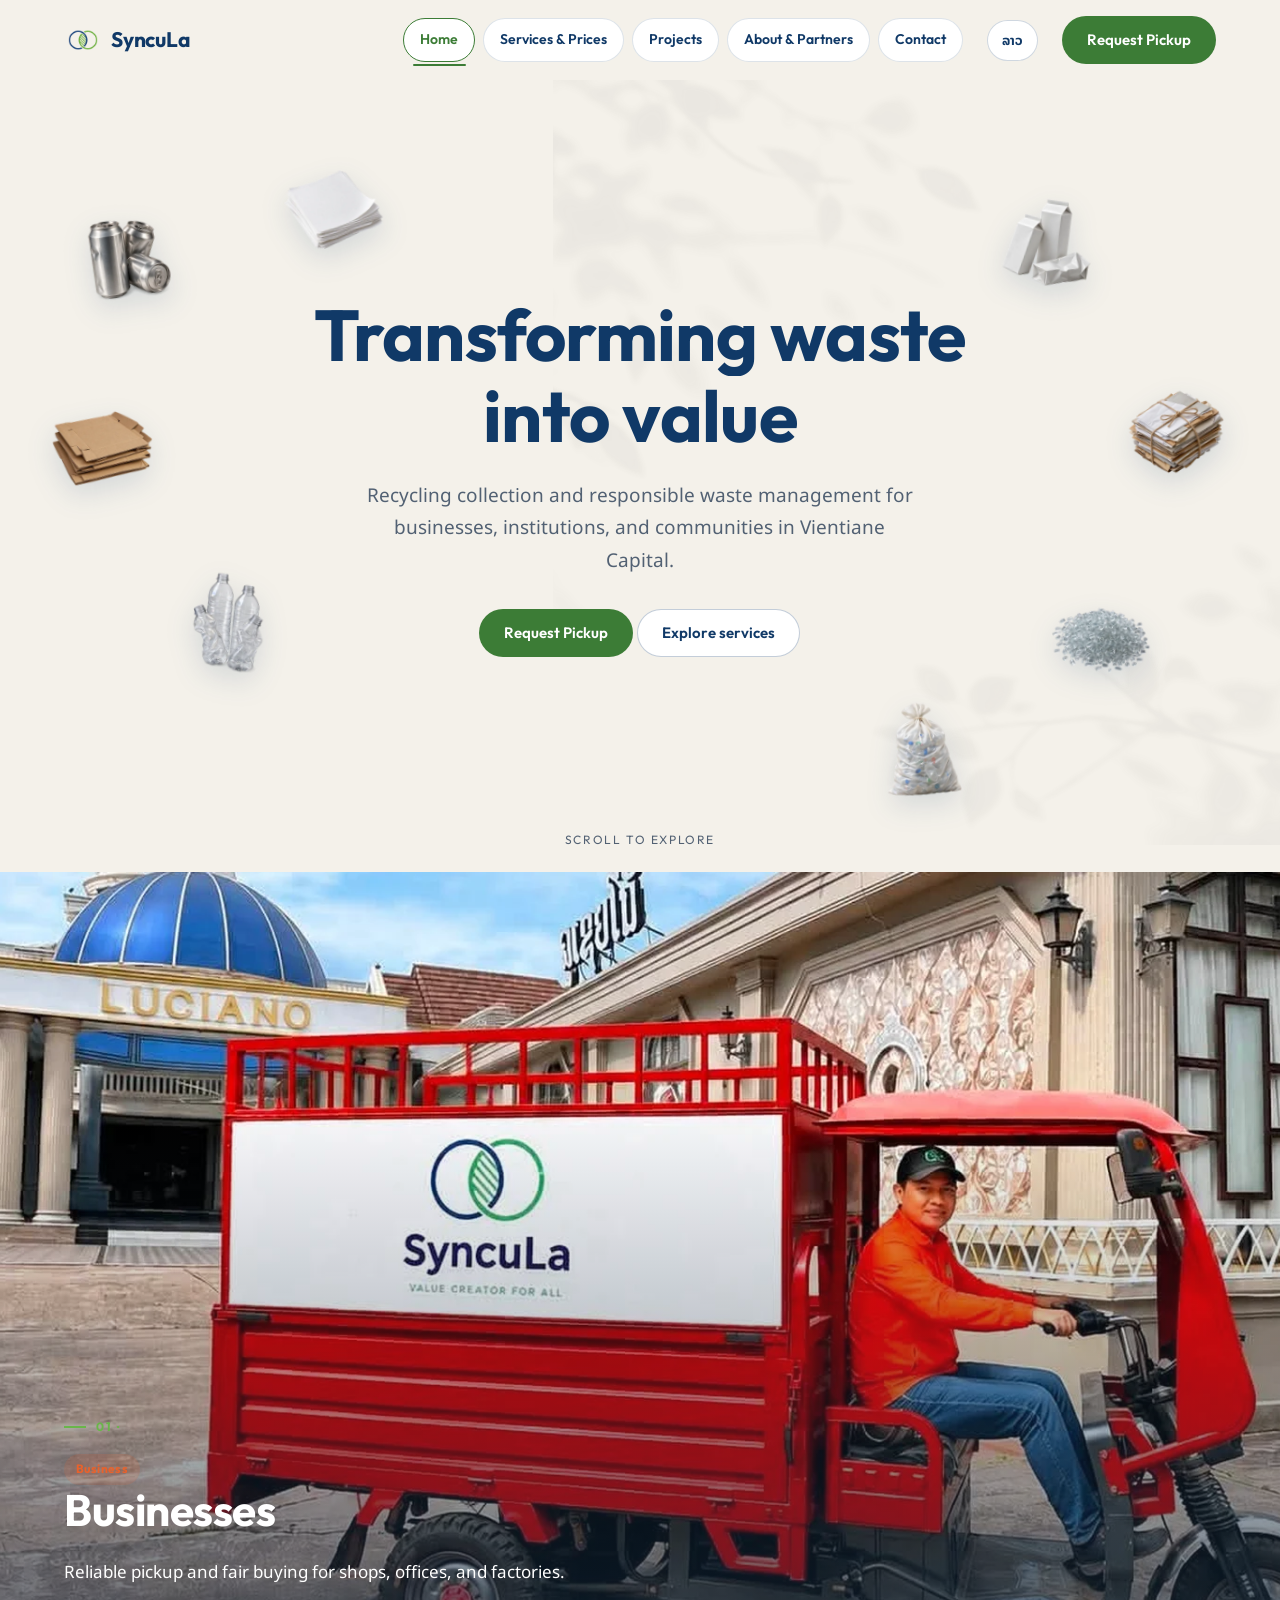
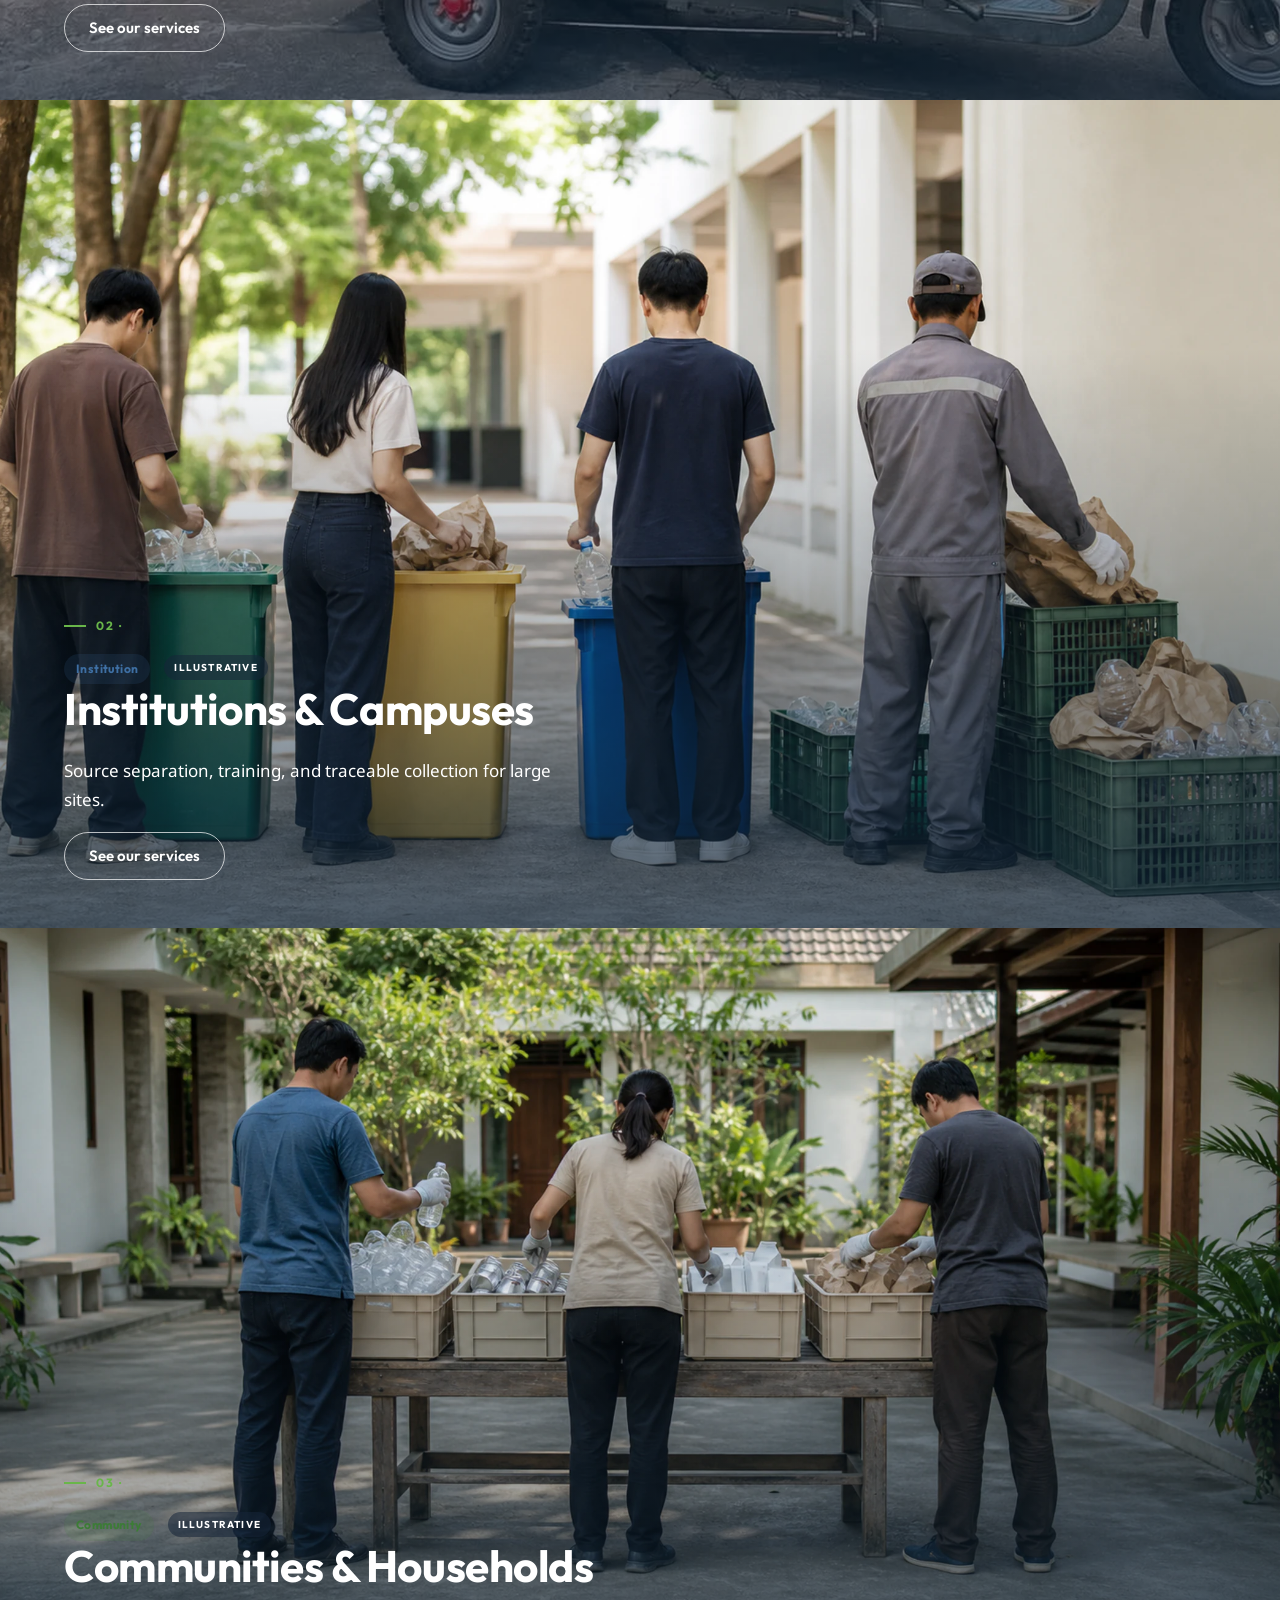
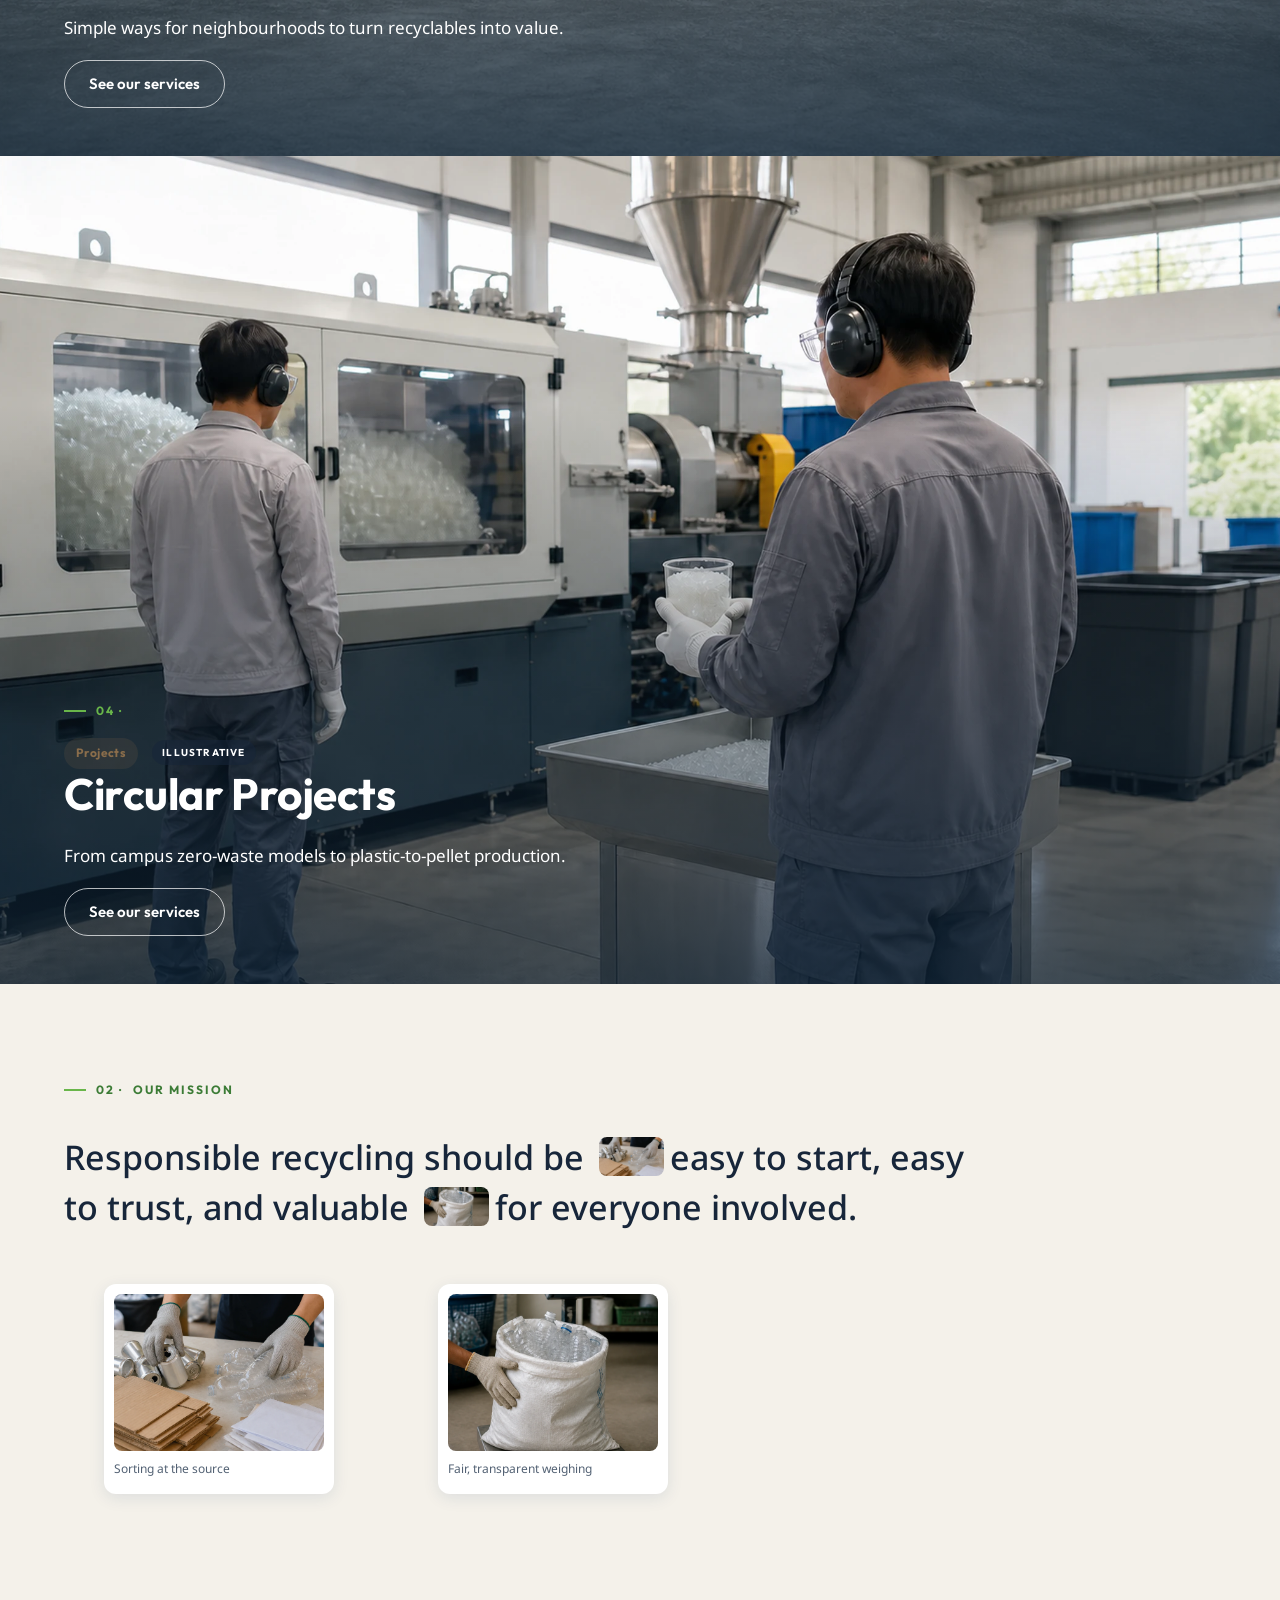
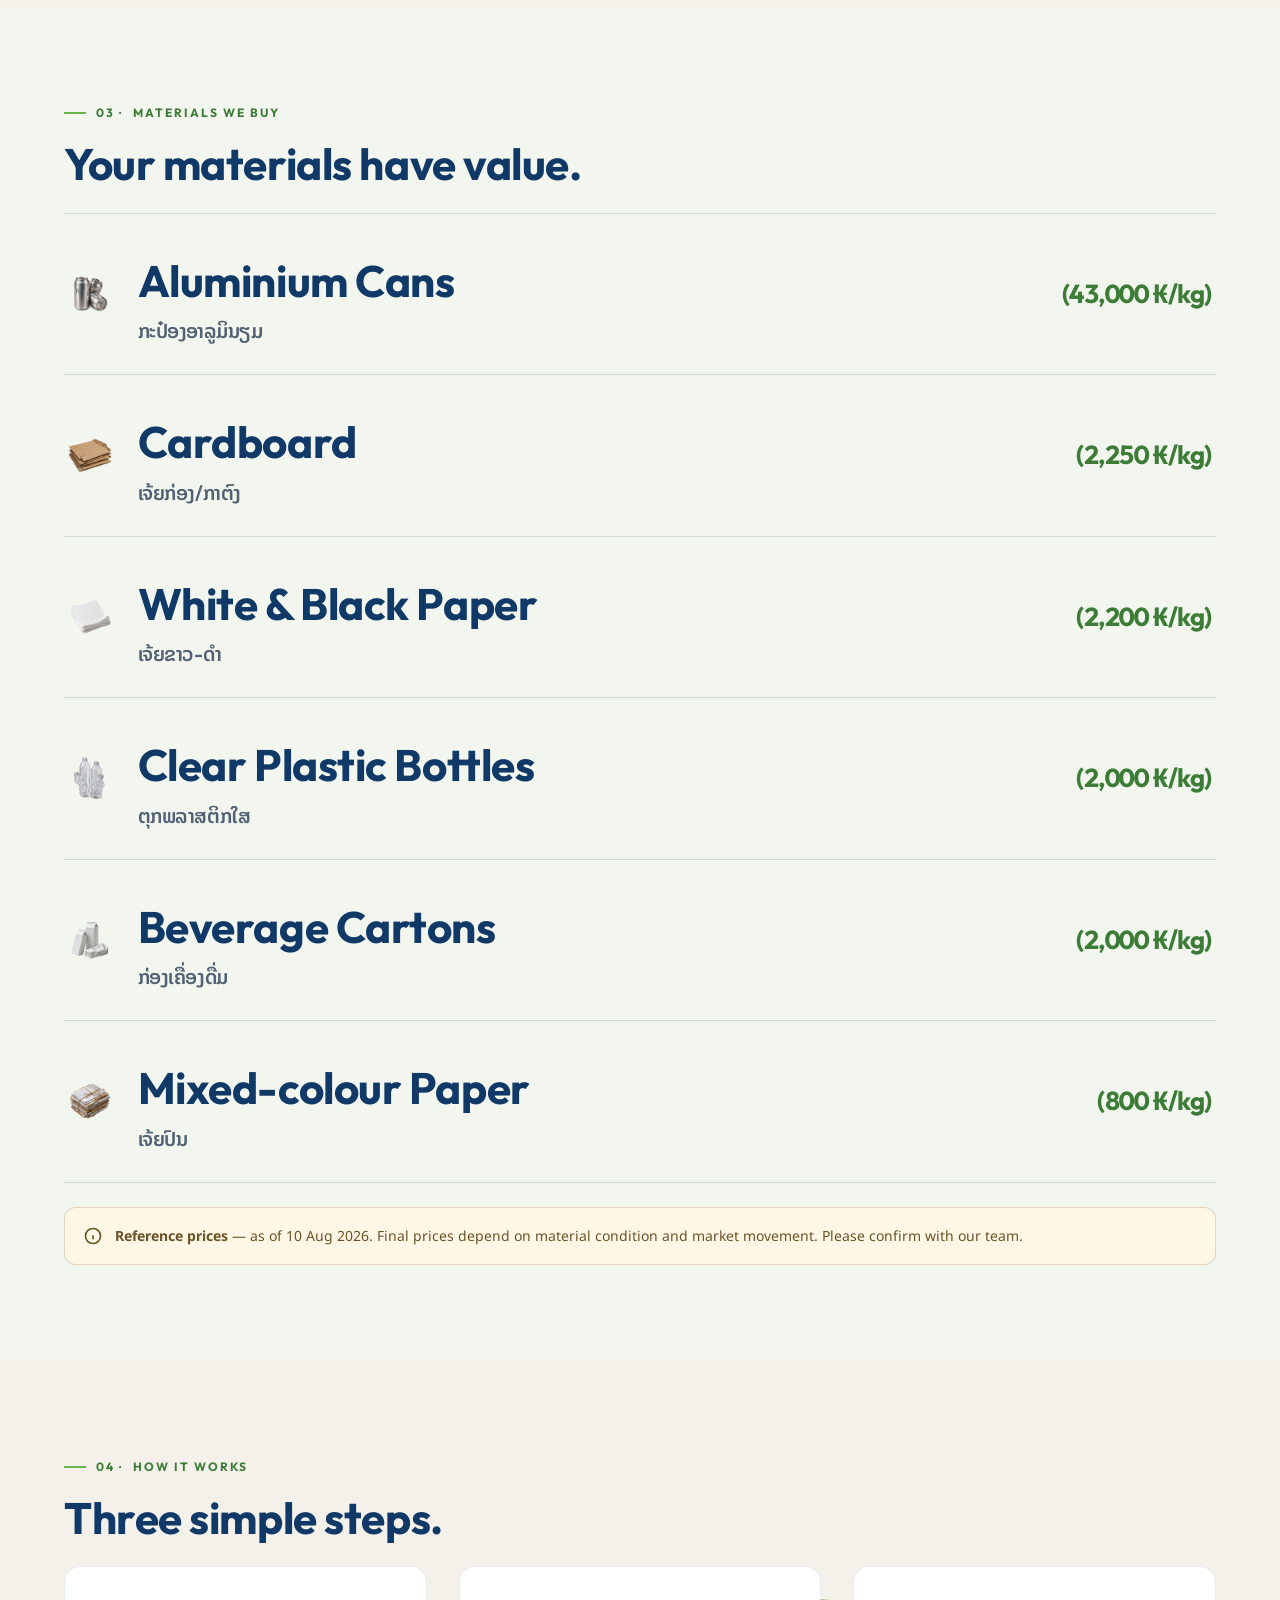
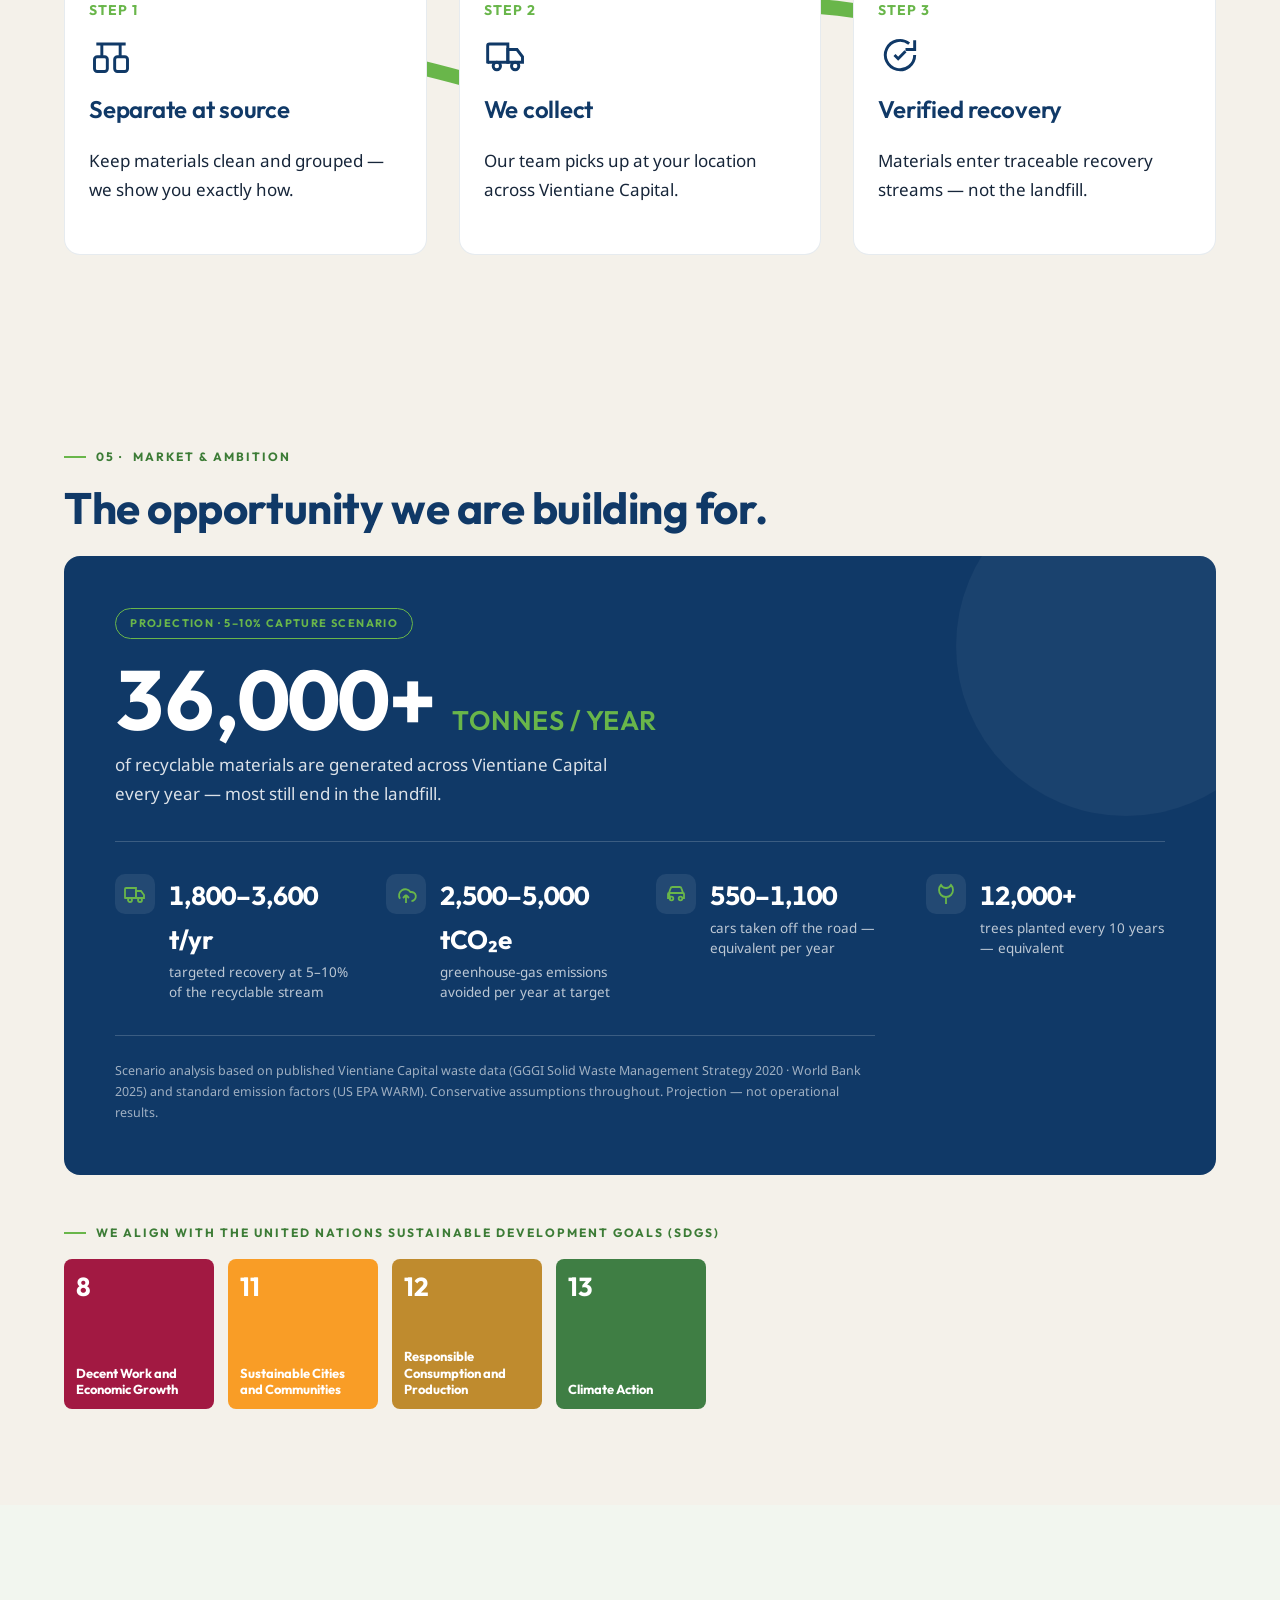
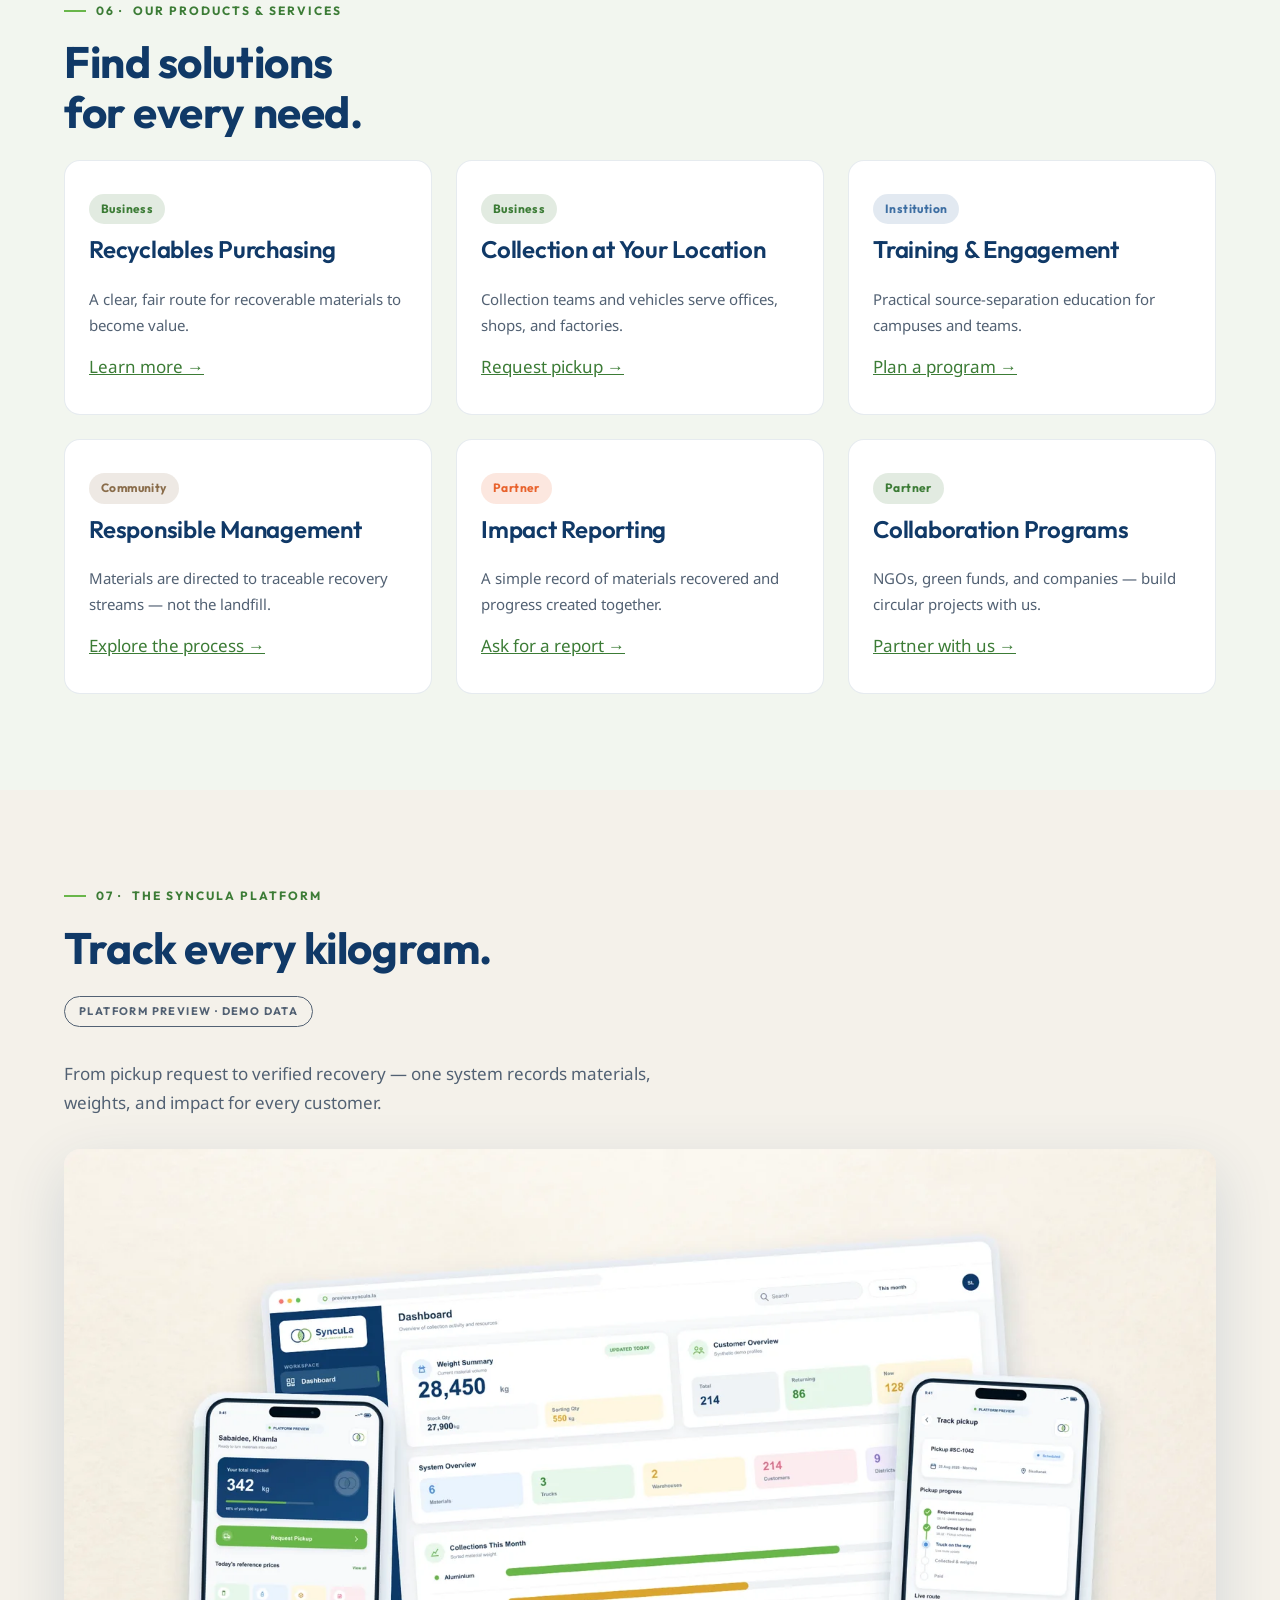
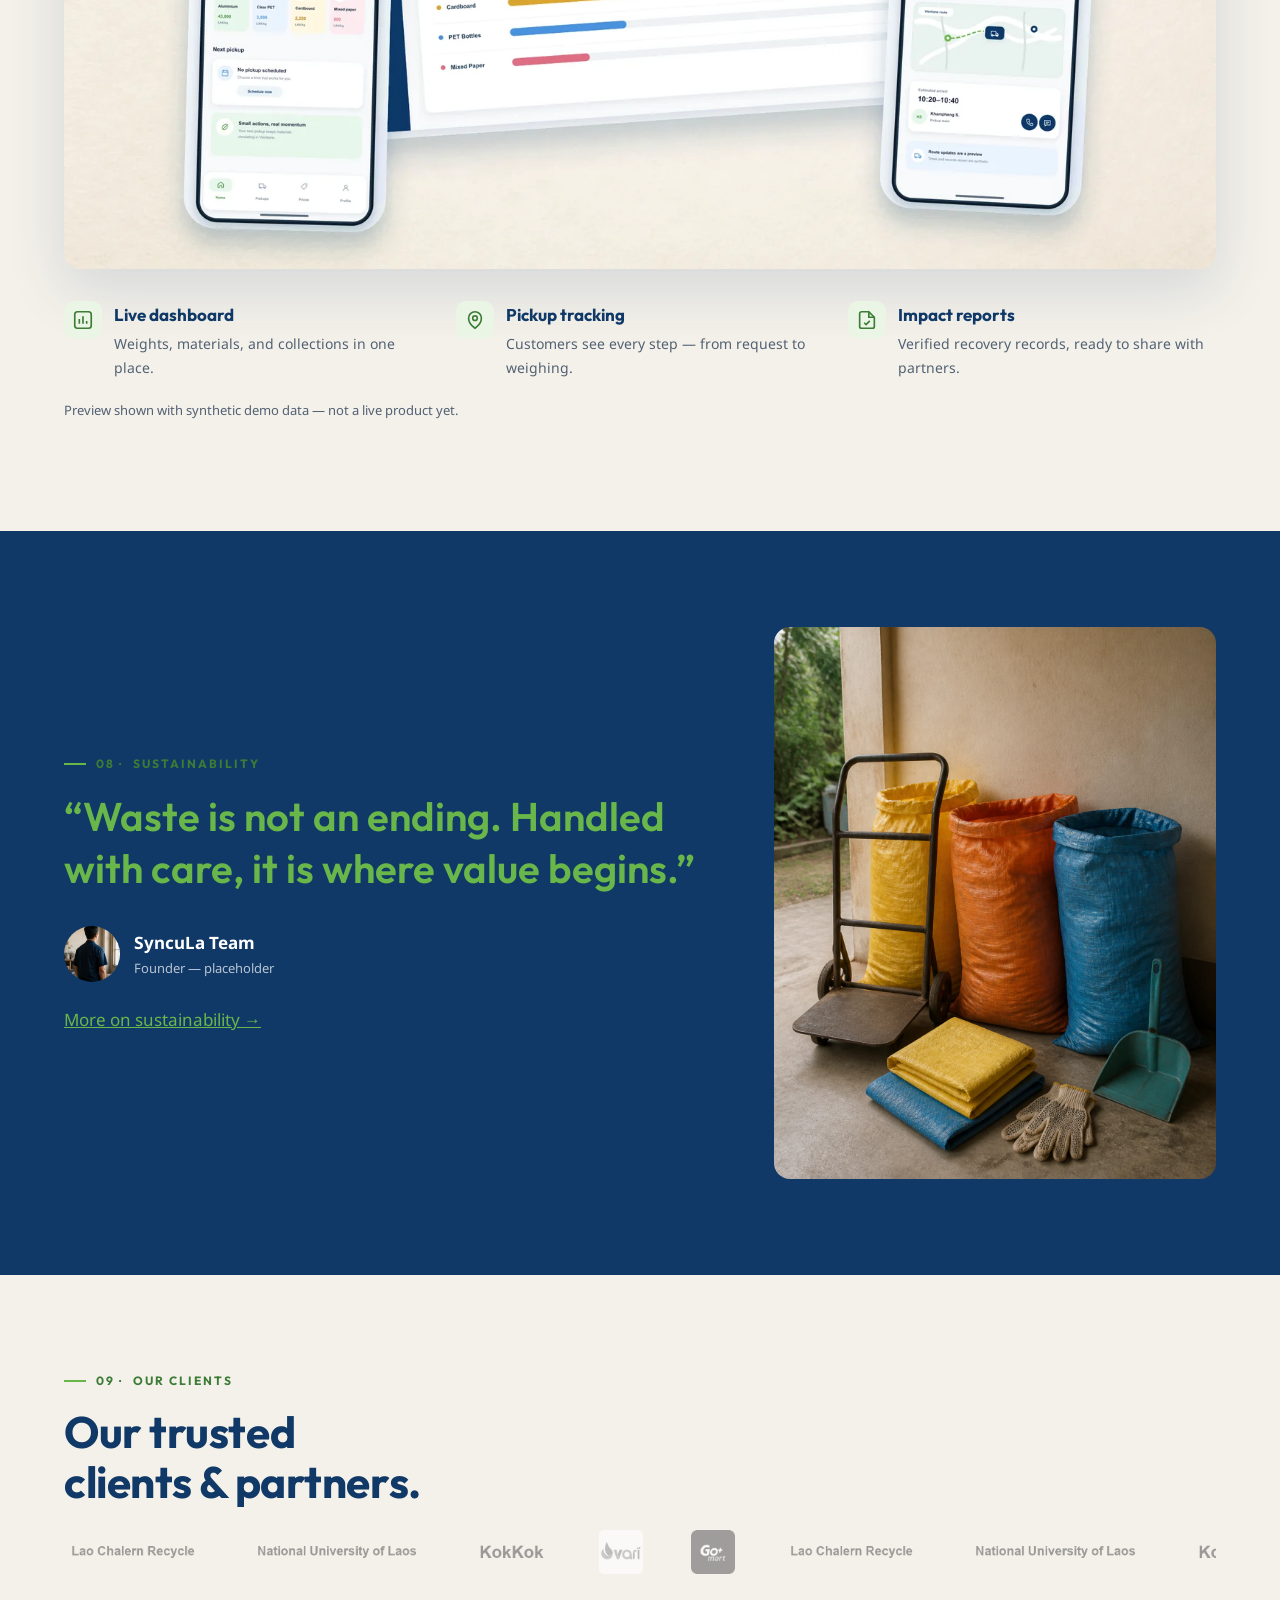
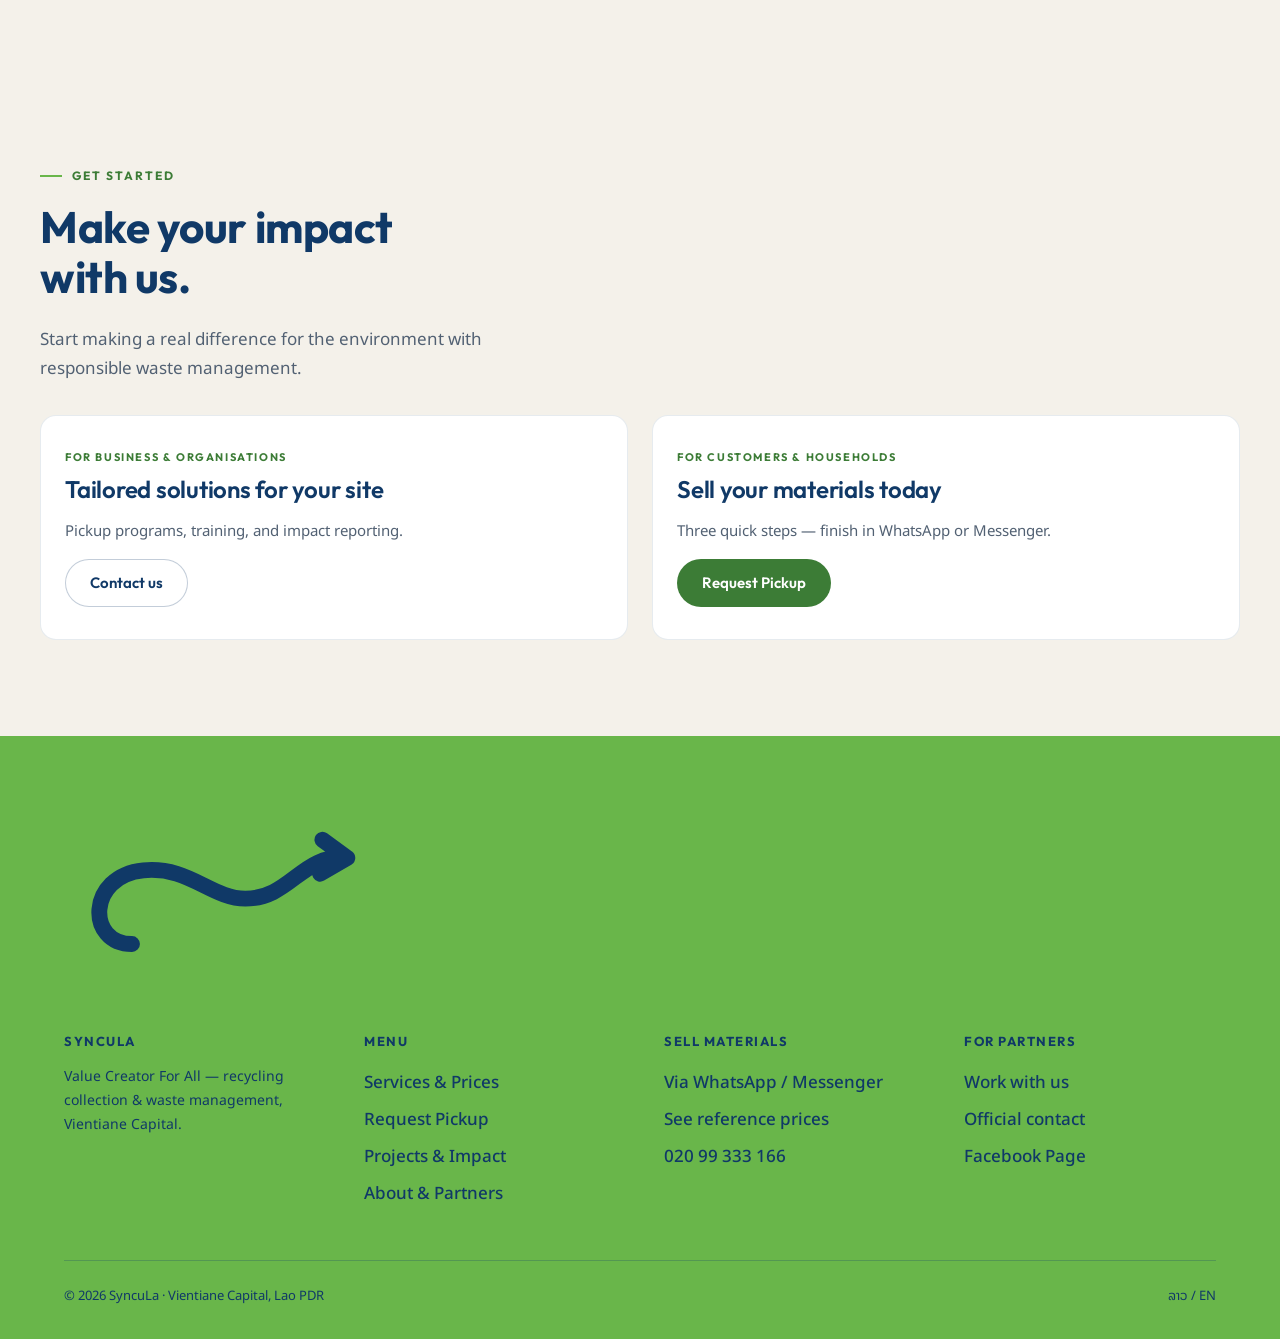
==== commit b0886b93: "Fix image aspect ratio (height:auto)" ====
--- a/index.html
+++ b/index.html
@@ -19,8 +19,8 @@
 <link rel="preconnect" href="https://fonts.googleapis.com">
 <link rel="preconnect" href="https://fonts.gstatic.com" crossorigin>
 <link href="https://fonts.googleapis.com/css2?family=Outfit:wght@600;700&family=Noto+Sans+Lao:wght@400;600;700&family=Noto+Sans:wght@400;500;600;700&display=swap" rel="stylesheet">
-<link rel="stylesheet" href="css/tokens.css?v=20260825e">
-<link rel="stylesheet" href="css/main.css?v=20260825e">
+<link rel="stylesheet" href="css/tokens.css?v=20260825f">
+<link rel="stylesheet" href="css/main.css?v=20260825f">
 </head>
 <body>
 <header class="site-header">
@@ -352,7 +352,7 @@
   </div>
 </footer>
 <div class="mcta"><a class="btn btn-primary" href="pickup.html" data-lo="ນັດໄປຮັບເຄື່ອງ">Request Pickup</a></div>
-<script src="js/data.js?v=20260825e"></script>
-<script src="js/site.js?v=20260825e"></script>
+<script src="js/data.js?v=20260825f"></script>
+<script src="js/site.js?v=20260825f"></script>
 </body>
 </html>
--- a/css/main.css
+++ b/css/main.css
@@ -7,7 +7,7 @@
   font-family:var(--font-body);font-size:17px;line-height:1.7;
   -webkit-font-smoothing:antialiased;
 }
-img{max-width:100%;display:block}
+img{max-width:100%;height:auto;display:block}
 a{color:var(--green-action)}
 :focus-visible{outline:2px solid var(--green-action);outline-offset:3px;border-radius:6px}
 
